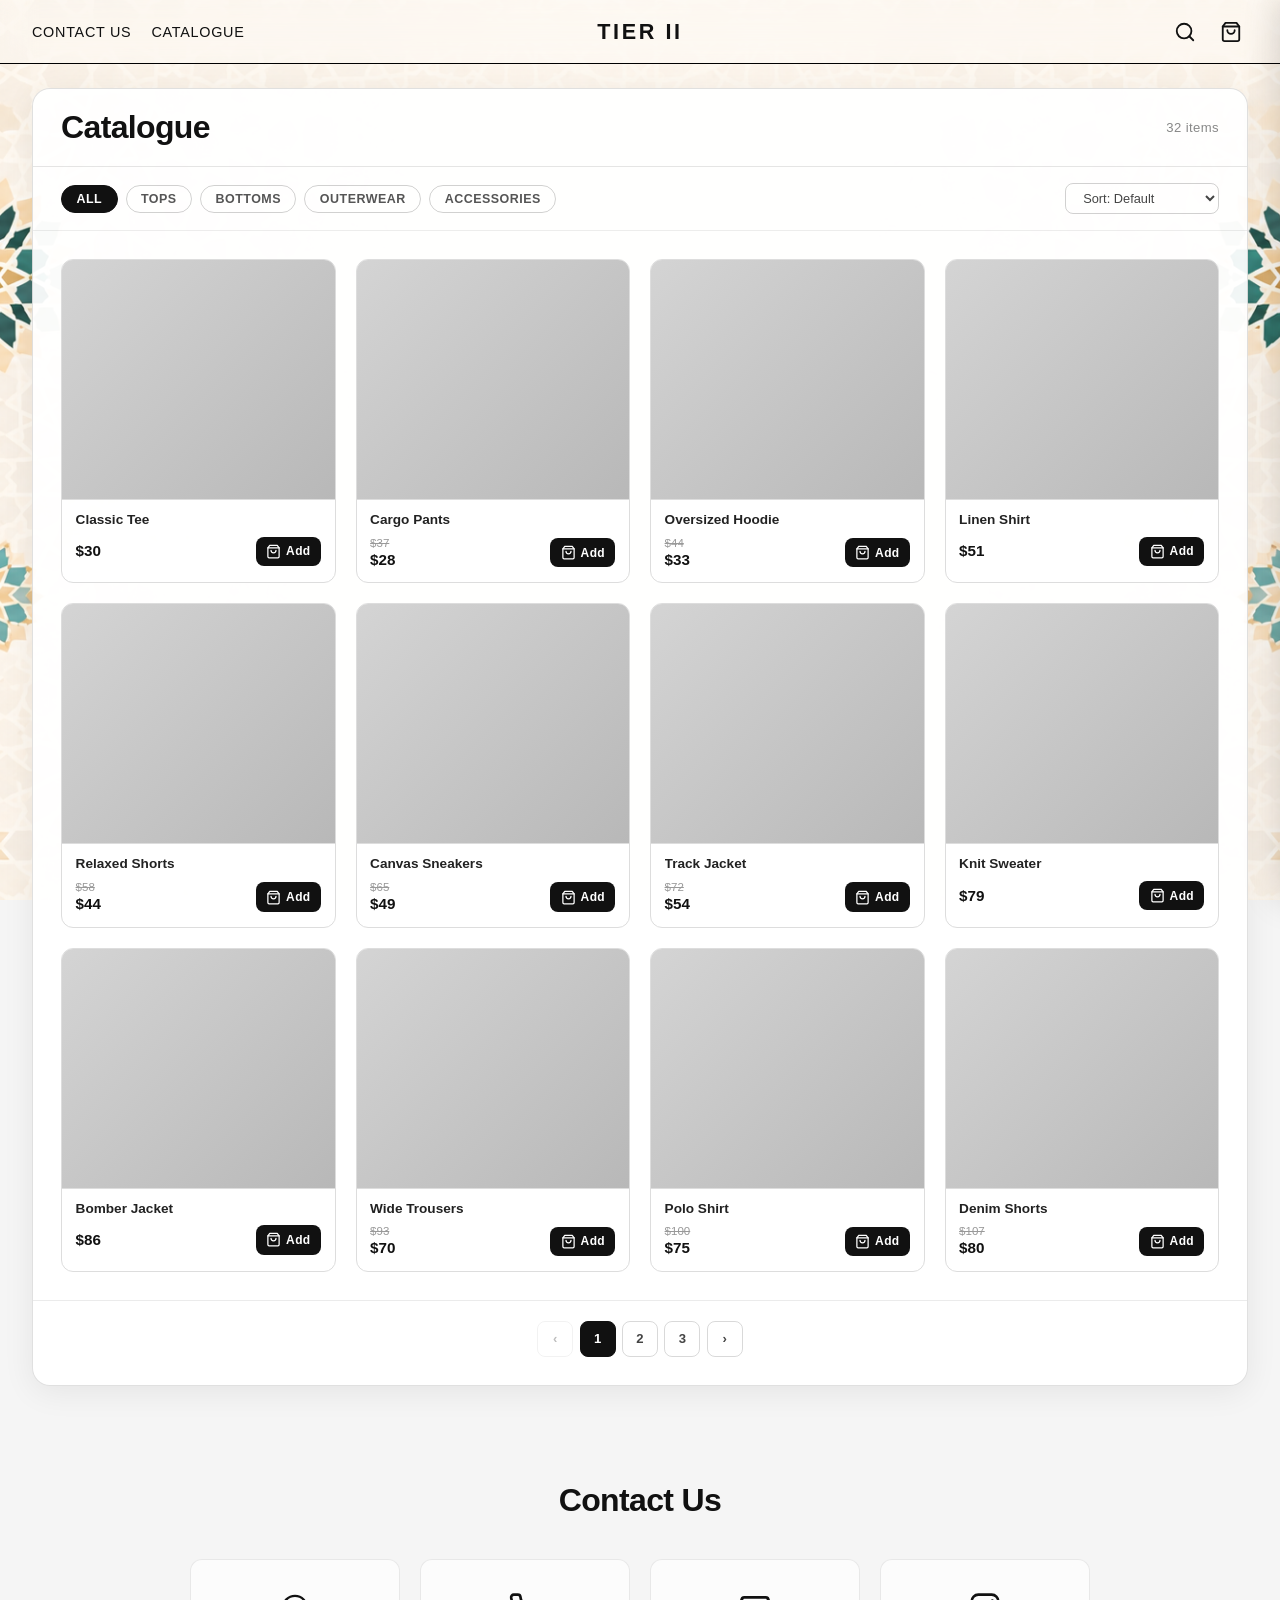
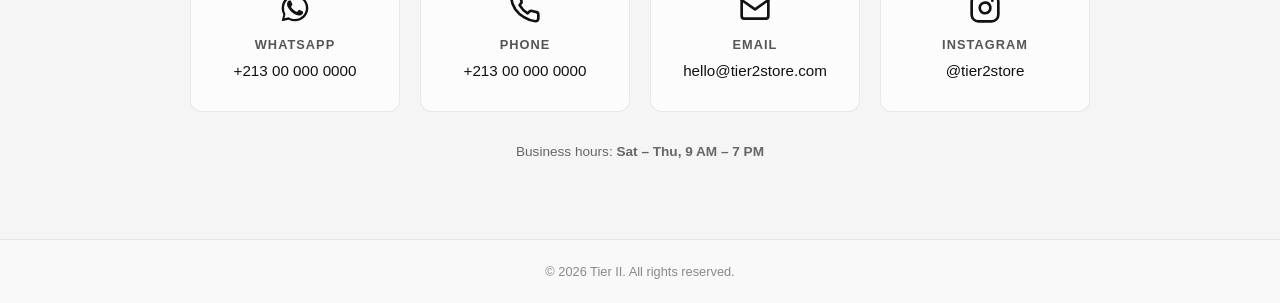
==== catalogue.html @ 07cac742 "initial html and css" ====
<!DOCTYPE html>
<html lang="en">
<head>
  <meta charset="UTF-8" />
  <meta name="viewport" content="width=device-width, initial-scale=1.0" />
  <title>Catalogue — Tier II</title>
  <link rel="stylesheet" href="style.css" />
  <link rel="stylesheet" href="catalogue.css" />
</head>
<body>

  <!-- ═══════════════════════════════ NAVBAR ═══════════════════════════════ -->
  <nav class="navbar" id="navbar">
    <div class="nav-left">
      <a href="#contact" class="nav-link">Contact Us</a>
      <a href="catalogue.html" class="nav-link">Catalogue</a>
    </div>
    <div class="nav-center">
      <a href="index.html" class="nav-logo">TIER II</a>
    </div>
    <div class="nav-right">
      <button class="nav-icon-btn" aria-label="Search">
        <svg xmlns="http://www.w3.org/2000/svg" width="22" height="22" viewBox="0 0 24 24"
             fill="none" stroke="currentColor" stroke-width="2" stroke-linecap="round" stroke-linejoin="round">
          <circle cx="11" cy="11" r="8"/>
          <line x1="21" y1="21" x2="16.65" y2="16.65"/>
        </svg>
      </button>
      <button class="nav-icon-btn bag-btn" id="bag-btn" aria-label="Shopping Bag">
        <svg xmlns="http://www.w3.org/2000/svg" width="22" height="22" viewBox="0 0 24 24"
             fill="none" stroke="currentColor" stroke-width="2" stroke-linecap="round" stroke-linejoin="round">
          <path d="M6 2 3 6v14a2 2 0 0 0 2 2h14a2 2 0 0 0 2-2V6l-3-4z"/>
          <line x1="3" y1="6" x2="21" y2="6"/>
          <path d="M16 10a4 4 0 0 1-8 0"/>
        </svg>
        <span class="bag-count" id="bag-count" aria-label="Items in bag">0</span>
      </button>
    </div>
  </nav>

  <!-- ════════════════════════════ CATALOGUE BOX ═══════════════════════════ -->
  <section class="catalogue-section">

    <!-- Header bar with title + item count -->
    <div class="section-header-bar">
      <h2 class="section-title">Catalogue</h2>
      <span class="catalogue-count" id="catalogue-count"></span>
    </div>

    <!-- Filter / sort bar -->
    <div class="catalogue-toolbar">
      <div class="catalogue-filters">
        <button class="filter-btn active" data-filter="all">All</button>
        <button class="filter-btn" data-filter="tops">Tops</button>
        <button class="filter-btn" data-filter="bottoms">Bottoms</button>
        <button class="filter-btn" data-filter="outerwear">Outerwear</button>
        <button class="filter-btn" data-filter="accessories">Accessories</button>
      </div>
      <select class="sort-select" id="sort-select">
        <option value="default">Sort: Default</option>
        <option value="price-asc">Price: Low → High</option>
        <option value="price-desc">Price: High → Low</option>
        <option value="name-asc">Name: A → Z</option>
      </select>
    </div>

    <!-- Grid — populated by JS -->
    <div class="catalogue-grid" id="catalogue-grid"></div>

    <!-- Pagination -->
    <div class="pagination" id="pagination"></div>

  </section>

  <!-- ══════════════════════════ CONTACT US ════════════════════════════════ -->
  <section class="contact" id="contact">
    <h2 class="section-title">Contact Us</h2>
    <div class="contact-grid">

      <div class="contact-card">
        <div class="contact-icon">
          <svg xmlns="http://www.w3.org/2000/svg" width="32" height="32" viewBox="0 0 24 24" fill="currentColor">
            <path d="M17.472 14.382c-.297-.149-1.758-.867-2.03-.967-.273-.099-.471-.148-.67.15
                     -.197.297-.767.966-.94 1.164-.173.199-.347.223-.644.075-.297-.15-1.255-.463
                     -2.39-1.475-.883-.788-1.48-1.761-1.653-2.059-.173-.297-.018-.458.13-.606
                     .134-.133.298-.347.446-.521.149-.174.198-.298.298-.497.099-.198.05-.371
                     -.025-.52-.075-.149-.669-1.612-.916-2.207-.242-.579-.487-.5-.669-.51
                     a12.8 12.8 0 0 0-.57-.01c-.198 0-.52.074-.792.372-.272.297-1.04 1.016
                     -1.04 2.479 0 1.462 1.065 2.875 1.213 3.074.149.198 2.096 3.2 5.077 4.487
                     .709.306 1.262.489 1.694.625.712.227 1.36.195 1.871.118.571-.085 1.758-.719
                     2.006-1.413.248-.694.248-1.289.173-1.413-.074-.124-.272-.198-.57-.347z"/>
            <path d="M11.997 2.003A9.994 9.994 0 0 0 2 12c0 1.762.462 3.413 1.268 4.852L2 22l5.293
                     -1.249A9.979 9.979 0 0 0 12 22c5.514 0 10-4.486 10-10S17.514 2.003 11.997
                     2.003zm.003 18.25c-1.63 0-3.14-.44-4.44-1.2l-.318-.19-3.142.741.77-3.07
                     -.208-.326A8.202 8.202 0 0 1 3.8 12c0-4.52 3.682-8.2 8.2-8.2 4.52 0 8.2
                     3.68 8.2 8.2 0 4.518-3.68 8.25-8.2 8.253z"/>
          </svg>
        </div>
        <h3 class="contact-label">WhatsApp</h3>
        <a href="https://wa.me/21300000000" class="contact-value">+213 00 000 0000</a>
      </div>

      <div class="contact-card">
        <div class="contact-icon">
          <svg xmlns="http://www.w3.org/2000/svg" width="32" height="32" viewBox="0 0 24 24"
               fill="none" stroke="currentColor" stroke-width="2" stroke-linecap="round" stroke-linejoin="round">
            <path d="M22 16.92v3a2 2 0 0 1-2.18 2 19.79 19.79 0 0 1-8.63-3.07A19.5 19.5 0 0 1
                     4.69 13a19.79 19.79 0 0 1-3.07-8.67A2 2 0 0 1 3.59 2h3a2 2 0 0 1 2 1.72
                     c.127.96.361 1.903.7 2.81a2 2 0 0 1-.45 2.11L7.91 9.91a16 16 0 0 0 6.06
                     6.06l1.27-1.27a2 2 0 0 1 2.11-.45c.907.339 1.85.573 2.81.7A2 2 0 0 1 22
                     16.92z"/>
          </svg>
        </div>
        <h3 class="contact-label">Phone</h3>
        <a href="tel:+21300000000" class="contact-value">+213 00 000 0000</a>
      </div>

      <div class="contact-card">
        <div class="contact-icon">
          <svg xmlns="http://www.w3.org/2000/svg" width="32" height="32" viewBox="0 0 24 24"
               fill="none" stroke="currentColor" stroke-width="2" stroke-linecap="round" stroke-linejoin="round">
            <path d="M4 4h16c1.1 0 2 .9 2 2v12c0 1.1-.9 2-2 2H4c-1.1 0-2-.9-2-2V6c0-1.1.9-2 2-2z"/>
            <polyline points="22,6 12,13 2,6"/>
          </svg>
        </div>
        <h3 class="contact-label">Email</h3>
        <a href="mailto:hello@tier2store.com" class="contact-value">hello@tier2store.com</a>
      </div>

      <div class="contact-card">
        <div class="contact-icon">
          <svg xmlns="http://www.w3.org/2000/svg" width="32" height="32" viewBox="0 0 24 24"
               fill="none" stroke="currentColor" stroke-width="2" stroke-linecap="round" stroke-linejoin="round">
            <rect x="2" y="2" width="20" height="20" rx="5" ry="5"/>
            <path d="M16 11.37A4 4 0 1 1 12.63 8 4 4 0 0 1 16 11.37z"/>
            <line x1="17.5" y1="6.5" x2="17.51" y2="6.5"/>
          </svg>
        </div>
        <h3 class="contact-label">Instagram</h3>
        <a href="https://instagram.com/tier2store" class="contact-value">@tier2store</a>
      </div>

    </div>
    <p class="contact-hours">Business hours: <strong>Sat – Thu, 9 AM – 7 PM</strong></p>
  </section>

  <footer class="footer">
    <p>© 2026 Tier II. All rights reserved.</p>
  </footer>

  <!-- ══════════════════════════ BAG PANEL ══════════════════════════════ -->
  <!-- Overlay (click to close) -->
  <div class="bag-overlay" id="bag-overlay"></div>

  <!-- Slide-in panel -->
  <aside class="bag-panel" id="bag-panel" aria-label="Shopping Bag">
    <div class="bag-panel-header">
      <span>Your Bag</span>
      <button class="bag-close-btn" id="bag-close-btn" aria-label="Close bag">✕</button>
    </div>
    <div class="bag-items" id="bag-items">
      <p class="bag-empty" id="bag-empty">Your bag is empty.</p>
    </div>
    <div class="bag-checkout">
      <a id="bag-checkout-btn" href="#" class="btn-whatsapp" target="_blank" rel="noopener">
        <svg xmlns="http://www.w3.org/2000/svg" width="18" height="18" viewBox="0 0 24 24" fill="currentColor" style="vertical-align:middle;margin-right:6px;">
          <path d="M17.472 14.382c-.297-.149-1.758-.867-2.03-.967-.273-.099-.471-.148-.67.15-.197.297-.767.966-.94 1.164-.173.199-.347.223-.644.075-.297-.15-1.255-.463-2.39-1.475-.883-.788-1.48-1.761-1.653-2.059-.173-.297-.018-.458.13-.606.134-.133.298-.347.446-.521.149-.174.198-.298.298-.497.099-.198.05-.371-.025-.52-.075-.149-.669-1.612-.916-2.207-.242-.579-.487-.5-.669-.51a12.8 12.8 0 0 0-.57-.01c-.198 0-.52.074-.792.372-.272.297-1.04 1.016-1.04 2.479 0 1.462 1.065 2.875 1.213 3.074.149.198 2.096 3.2 5.077 4.487.709.306 1.262.489 1.694.625.712.227 1.36.195 1.871.118.571-.085 1.758-.719 2.006-1.413.248-.694.248-1.289.173-1.413-.074-.124-.272-.198-.57-.347z"/>
          <path d="M11.997 2.003A9.994 9.994 0 0 0 2 12c0 1.762.462 3.413 1.268 4.852L2 22l5.293-1.249A9.979 9.979 0 0 0 12 22c5.514 0 10-4.486 10-10S17.514 2.003 11.997 2.003zm.003 18.25c-1.63 0-3.14-.44-4.44-1.2l-.318-.19-3.142.741.77-3.07-.208-.326A8.202 8.202 0 0 1 3.8 12c0-4.52 3.682-8.2 8.2-8.2 4.52 0 8.2 3.68 8.2 8.2 0 4.518-3.68 8.25-8.2 8.253z"/>
        </svg>
        Checkout via WhatsApp
      </a>
    </div>
  </aside>

  <script src="script.js"></script>
  <script src="catalogue.js"></script>
</body>
</html>
---- style.css ----
/* ═══════════════════════════════════════════════════
   TIER II — WEBSTORE  |  style.css
   ═══════════════════════════════════════════════════ */

/* ── Reset & Base ─────────────────────────────────── */
*, *::before, *::after {
  box-sizing: border-box;
  margin: 0;
  padding: 0;
}

:root {
  --nav-height: 64px;
  --accent: #111111;
  --gray-light: #e0e0e0;
  --gray-mid: #c0c0c0;
  --radius: 12px;
  --shadow: 0 4px 24px rgba(0,0,0,0.12);
  --transition: 0.3s ease;
}

html {
  scroll-behavior: smooth;
}

body {
  font-family: 'Helvetica Neue', Helvetica, Arial, sans-serif;
  color: #111;
  background-color: #f5f5f5;
  /* Frozen background image */
  background-image: url('./imgs/light-background.png');
  background-attachment: fixed;
  background-size: cover;
  background-position: center center;
  background-repeat: no-repeat;
  min-height: 100vh;
}

a {
  text-decoration: none;
  color: inherit;
}

button {
  cursor: pointer;
  border: none;
  background: none;
  font-family: inherit;
}

/* ── Section Titles ───────────────────────────────── */
.section-title {
  font-size: clamp(1.4rem, 3vw, 2rem);
  font-weight: 700;
  letter-spacing: -0.02em;
  color: #111;
}

/* ════════════════════════════════════════════════════
   NAVBAR
   ════════════════════════════════════════════════════ */
.navbar {
  position: fixed;
  top: 0;
  left: 0;
  right: 0;
  z-index: 1000;
  height: var(--nav-height);

  display: flex;
  align-items: center;
  justify-content: space-between;
  padding: 0 2rem;

  background: rgba(255, 255, 255, 0.25);
  backdrop-filter: blur(16px);
  -webkit-backdrop-filter: blur(16px);
  border-bottom: 1px solid #000;

  /* Show / hide transitions */
  transform: translateY(0);
  transition: transform 0.35s ease, opacity 0.35s ease;
  opacity: 1;
}

.navbar.hidden {
  transform: translateY(-100%);
  opacity: 0;
}

/* Left */
.nav-left {
  display: flex;
  align-items: center;
  gap: 1.25rem;
  position: relative;
}

.nav-left .nav-link {
  font-size: 0.9rem;
  font-weight: 500;
  letter-spacing: 0.05em;
  text-transform: uppercase;
  color: #111;
  transition: opacity var(--transition);
}
.nav-left .nav-link:hover { opacity: 0.55; }

/* Center logo */
.nav-center .nav-logo {
  font-size: 1.35rem;
  font-weight: 800;
  letter-spacing: 0.12em;
  text-transform: uppercase;
  color: #111;
  position: absolute;
  left: 50%;
  top:50%;
  transform: translate(-50%, -50%);
}

/* Right icons */
.nav-right {
  display: flex;
  align-items: center;
  gap: 0.75rem;
}
.nav-icon-btn {
  display: flex;
  align-items: center;
  justify-content: center;
  padding: 6px;
  color: #111;
  border-radius: 50%;
  transition: background var(--transition), opacity var(--transition);
}
.nav-icon-btn:hover {
  background: rgba(0,0,0,0.06);
}

/* ════════════════════════════════════════════════════
   SECTION BOXES — each section is its own card
   ════════════════════════════════════════════════════ */
.collections,
.trending {
  margin: 2rem 2rem 0;
  background: rgba(255, 255, 255, 0.93);
  border: 1px solid rgba(0, 0, 0, 0.12);
  border-radius: 18px;
  overflow: hidden;
  box-shadow: 0 6px 32px rgba(0, 0, 0, 0.07);
}

/* Last box gets bottom margin too */
.trending {
  margin-bottom: 2rem;
}

/* Title bar — sits above the border */
.section-header-bar {
  display: flex;
  align-items: center;
  justify-content: space-between;
  padding: 1.25rem 1.75rem;
  border-bottom: 1px solid rgba(0, 0, 0, 0.1);
}

/* Content area below the title border */
.section-body {
  padding: 1.75rem;
}

/* ════════════════════════════════════════════════════
   COLLECTIONS — top spacing accounts for fixed navbar
   ════════════════════════════════════════════════════ */
.collections {
  margin-top: calc(var(--nav-height) + 1.5rem);
}

.collections > .section-title {
  margin-bottom: 1.5rem;
}

/* Grid: 3 columns */
.collections-grid {
  display: grid;
  grid-template-columns: 1fr 1fr 1fr;
  grid-template-rows: 500px;
  gap: 1rem;
}

/* Col 3 split */
.collection-col-split {
  display: flex;
  flex-direction: column;
  gap: 1rem;
  height: 100%;
}

.collection-col-split .collection-box {
  flex: 1;
}

/* Single collection box */
.collection-box {
  position: relative;
  overflow: hidden;
  border-radius: var(--radius);
  cursor: pointer;
  height: 100%;
  background: var(--gray-mid);
}

/* Gray placeholder for image */
.collection-img {
  position: absolute;
  inset: 0;
  background: linear-gradient(135deg, #c8c8c8 0%, #a8a8a8 100%);
  transition: transform 0.55s ease;
}

.collection-box:hover .collection-img {
  transform: scale(1.04);
}

/* Gradient overlay + text */
.collection-overlay {
  position: absolute;
  inset: 0;
  background: linear-gradient(to top, rgba(0,0,0,0.65) 0%, rgba(0,0,0,0) 55%);
  display: flex;
  flex-direction: column;
  align-items: flex-start;
  justify-content: flex-end;
  padding: 1.25rem 1.25rem 1rem;
  gap: 0.3rem;
}

.collection-title {
  color: #fff;
  font-size: 1.1rem;
  font-weight: 700;
  letter-spacing: 0.03em;
  text-transform: uppercase;
}

/* Arrow */
.collection-arrow {
  display: inline-flex;
  align-items: center;
  justify-content: center;
  width: 28px;
  height: 28px;
  background: rgba(255,255,255,0.2);
  border-radius: 50%;
  color: #fff;
  font-size: 0.9rem;
  transition: transform 0.3s ease, background 0.3s ease;
}

.collection-box:hover .collection-arrow {
  transform: translateY(4px);
  background: rgba(255,255,255,0.35);
}

/* ════════════════════════════════════════════════════
   TRENDING ITEMS
   ════════════════════════════════════════════════════ */
.trending {
  /* box styles already set above — no extra padding needed here */
}

.view-all {
  font-size: 0.85rem;
  font-weight: 600;
  letter-spacing: 0.05em;
  text-transform: uppercase;
  color: #444;
  transition: color var(--transition);
}
.view-all:hover { color: #000; }

/* Collection row inside trending */
.trending-row {
  margin-bottom: 2rem;
}
.trending-row:last-child {
  margin-bottom: 0;
}

/* Sub-label for each collection row */
.trending-row-label {
  font-size: 0.78rem;
  font-weight: 700;
  letter-spacing: 0.1em;
  text-transform: uppercase;
  color: #888;
  margin-bottom: 0.85rem;
  padding-left: 2px;
}

/* Horizontal scrollable row */
.trending-scroll {
  display: flex;
  gap: 1.25rem;
  overflow-x: auto;
  padding-bottom: 1rem;
  scroll-snap-type: x mandatory;
  -webkit-overflow-scrolling: touch;
}

/* Hide scrollbar but keep functionality */
.trending-scroll::-webkit-scrollbar { height: 4px; }
.trending-scroll::-webkit-scrollbar-track { background: rgba(0,0,0,0.04); border-radius: 2px; }
.trending-scroll::-webkit-scrollbar-thumb { background: rgba(0,0,0,0.18); border-radius: 2px; }

/* Product Card */
.product-card {
  flex: 0 0 220px;
  border: 1px solid #ddd;
  border-radius: var(--radius);
  overflow: hidden;
  background: rgba(255,255,255,0.75);
  scroll-snap-align: start;
  transition: transform 0.3s ease, box-shadow 0.3s ease;
}

.product-card:hover {
  transform: scale(1.035);
  box-shadow: var(--shadow);
}

/* Card image placeholder */
.card-img {
  width: 100%;
  height: 220px;
  background: linear-gradient(135deg, #d4d4d4 0%, #b8b8b8 100%);
  border-bottom: 1px solid #ddd;
}

/* Card body */
.card-body {
  padding: 0.75rem 0.85rem 0.85rem;
}

.card-name {
  font-size: 0.85rem;
  font-weight: 600;
  margin-bottom: 0.6rem;
  white-space: nowrap;
  overflow: hidden;
  text-overflow: ellipsis;
  color: #222;
}

.card-pricing {
  display: flex;
  align-items: center;
  justify-content: space-between;
  gap: 0.5rem;
}

.card-prices {
  display: flex;
  flex-direction: column;
  line-height: 1.2;
}

.price-before {
  font-size: 0.72rem;
  color: #999;
  text-decoration: line-through;
}

.price-after {
  font-size: 0.95rem;
  font-weight: 700;
  color: #111;
}

/* Add to cart button */
.add-to-cart {
  display: flex;
  align-items: center;
  gap: 0.3rem;
  font-size: 0.75rem;
  font-weight: 600;
  letter-spacing: 0.03em;
  background: #111;
  color: #fff;
  padding: 0.45rem 0.65rem;
  border-radius: 8px;
  white-space: nowrap;
  transition: background var(--transition), transform var(--transition);
}

.add-to-cart:hover {
  background: #333;
  transform: scale(1.04);
}

/* ════════════════════════════════════════════════════
   CONTACT US
   ════════════════════════════════════════════════════ */
.contact {
  padding: 4rem 2rem 5rem;
}

.contact > .section-title {
  margin-bottom: 2.5rem;
  text-align: center;
}

.contact-grid {
  display: grid;
  grid-template-columns: repeat(auto-fit, minmax(200px, 1fr));
  gap: 1.25rem;
  max-width: 900px;
  margin: 0 auto 2rem;
}

.contact-card {
  display: flex;
  flex-direction: column;
  align-items: center;
  gap: 0.6rem;
  padding: 2rem 1.25rem;
  background: rgba(255,255,255,0.7);
  border: 1px solid rgba(0,0,0,0.08);
  border-radius: var(--radius);
  text-align: center;
  backdrop-filter: blur(8px);
  -webkit-backdrop-filter: blur(8px);
  transition: transform var(--transition), box-shadow var(--transition);
}

.contact-card:hover {
  transform: translateY(-4px);
  box-shadow: var(--shadow);
}

.contact-icon {
  color: #111;
}

.contact-label {
  font-size: 0.8rem;
  font-weight: 700;
  text-transform: uppercase;
  letter-spacing: 0.08em;
  color: #555;
}

.contact-value {
  font-size: 0.95rem;
  font-weight: 500;
  color: #111;
  transition: opacity var(--transition);
}

.contact-value:hover { opacity: 0.6; }

.contact-hours {
  text-align: center;
  font-size: 0.85rem;
  color: #666;
  margin-top: 1rem;
}

/* ════════════════════════════════════════════════════
   BAG COUNT BADGE
   ════════════════════════════════════════════════════ */
.bag-btn {
  position: relative;
}

.bag-count {
  position: absolute;
  top: -4px;
  right: -4px;
  min-width: 18px;
  height: 18px;
  padding: 0 4px;
  background: #111;
  color: #fff;
  font-size: 0.65rem;
  font-weight: 700;
  border-radius: 999px;
  display: flex;
  align-items: center;
  justify-content: center;
  line-height: 1;
  pointer-events: none;
  /* Hidden when 0 */
  opacity: 0;
  transform: scale(0.6);
  transition: opacity 0.2s ease, transform 0.2s ease;
}

.bag-count.visible {
  opacity: 1;
  transform: scale(1);
}

/* ════════════════════════════════════════════════════
   BAG PANEL
   ════════════════════════════════════════════════════ */

/* Full-screen semi-transparent overlay */
.bag-overlay {
  position: fixed;
  inset: 0;
  background: rgba(0, 0, 0, 0.35);
  z-index: 1100;
  opacity: 0;
  pointer-events: none;
  transition: opacity 0.3s ease;
}

.bag-overlay.open {
  opacity: 1;
  pointer-events: all;
}

/* Slide-in panel from the right */
.bag-panel {
  position: fixed;
  top: 0;
  right: 0;
  bottom: 0;
  width: 380px;
  max-width: 100vw;
  background: #fff;
  z-index: 1200;
  display: flex;
  flex-direction: column;
  box-shadow: -4px 0 32px rgba(0, 0, 0, 0.15);
  transform: translateX(100%);
  transition: transform 0.35s ease;
}

.bag-panel.open {
  transform: translateX(0);
}

/* Header row */
.bag-panel-header {
  display: flex;
  align-items: center;
  justify-content: space-between;
  padding: 1.25rem 1.5rem;
  border-bottom: 1px solid rgba(0, 0, 0, 0.1);
  font-size: 1rem;
  font-weight: 700;
  letter-spacing: 0.04em;
  text-transform: uppercase;
  color: #111;
  flex-shrink: 0;
}

/* Close button */
.bag-close-btn {
  font-size: 1.1rem;
  color: #555;
  padding: 4px 8px;
  border-radius: 6px;
  transition: background var(--transition), color var(--transition);
}
.bag-close-btn:hover {
  background: rgba(0, 0, 0, 0.06);
  color: #111;
}

/* Scrollable items list */
.bag-items {
  flex: 1;
  overflow-y: auto;
  padding: 1rem 1.5rem;
}

/* Empty state */
.bag-empty {
  color: #aaa;
  font-size: 0.9rem;
  text-align: center;
  margin-top: 2rem;
}

/* Individual item row */
.bag-item {
  display: flex;
  align-items: center;
  justify-content: space-between;
  gap: 0.75rem;
  padding: 0.75rem 0;
  border-bottom: 1px solid rgba(0, 0, 0, 0.07);
}

.bag-item-info {
  flex: 1;
}

.bag-item-name {
  font-size: 0.9rem;
  font-weight: 600;
  color: #111;
}

.bag-item-price {
  font-size: 0.8rem;
  color: #666;
  margin-top: 2px;
}

/* Remove button */
.bag-item-remove {
  font-size: 0.8rem;
  color: #aaa;
  padding: 4px 6px;
  border-radius: 6px;
  flex-shrink: 0;
  transition: color var(--transition), background var(--transition);
}
.bag-item-remove:hover {
  color: #c00;
  background: rgba(200, 0, 0, 0.06);
}

/* Fixed bottom checkout area */
.bag-checkout {
  padding: 1.25rem 1.5rem;
  border-top: 1px solid rgba(0, 0, 0, 0.1);
  flex-shrink: 0;
}

/* WhatsApp green button */
.btn-whatsapp {
  display: flex;
  align-items: center;
  justify-content: center;
  width: 100%;
  padding: 0.85rem 1rem;
  background: #25D366;
  color: #fff;
  font-size: 0.9rem;
  font-weight: 700;
  letter-spacing: 0.04em;
  border-radius: var(--radius);
  text-transform: uppercase;
  transition: background var(--transition), transform var(--transition);
}
.btn-whatsapp:hover {
  background: #1ebe5d;
  transform: scale(1.02);
}

/* ════════════════════════════════════════════════════
   FOOTER
   ════════════════════════════════════════════════════ */
.footer {
  text-align: center;
  padding: 1.5rem 2rem;
  border-top: 1px solid rgba(0,0,0,0.08);
  font-size: 0.8rem;
  color: #888;
  background: rgba(255,255,255,0.4);
  backdrop-filter: blur(8px);
  -webkit-backdrop-filter: blur(8px);
}

/* ════════════════════════════════════════════════════
   RESPONSIVE
   ════════════════════════════════════════════════════ */
@media (max-width: 768px) {
  .collections,
  .trending {
    margin-left: 1rem;
    margin-right: 1rem;
  }

  .collections-grid {
    grid-template-columns: 1fr 1fr;
    grid-template-rows: 260px 260px;
  }

  /* Col 3 spans full width below */
  .collection-col-split {
    flex-direction: row;
    grid-column: 1 / -1;
    height: 200px;
  }

  .product-card {
    flex: 0 0 180px;
  }

  .card-img { height: 180px; }
}

@media (max-width: 480px) {
  .navbar { padding: 0 1rem; }
  .collections,
  .trending {
    margin-left: 0.75rem;
    margin-right: 0.75rem;
    border-radius: 14px;
  }
  .section-body { padding: 1.25rem; }
  .contact { padding: 2rem 1rem; }

  .collections-grid {
    grid-template-columns: 1fr;
    grid-template-rows: auto;
    height: auto;
  }

  .collection-box { height: 240px; }

  .collection-col-split {
    flex-direction: column;
    height: auto;
    grid-column: auto;
  }

  .collection-col-split .collection-box { height: 200px; flex: none; }
}
---- catalogue.css ----
/* ═══════════════════════════════════════════════════
   CATALOGUE PAGE  —  appended to style.css
   ═══════════════════════════════════════════════════ */

/* ── Catalogue Section Box ────────────────────────── */
.catalogue-section {
  margin: calc(var(--nav-height) + 1.5rem) 2rem 2rem;
  background: rgba(255, 255, 255, 0.93);
  border: 1px solid rgba(0, 0, 0, 0.12);
  border-radius: 18px;
  overflow: hidden;
  box-shadow: 0 6px 32px rgba(0, 0, 0, 0.07);
}

.catalogue-section .section-header-bar {
  padding: 1.25rem 1.75rem;
  border-bottom: 1px solid rgba(0, 0, 0, 0.1);
}

.catalogue-count {
  font-size: 0.82rem;
  font-weight: 500;
  color: #888;
  letter-spacing: 0.03em;
}

/* ── Filter / Sort Toolbar ────────────────────────── */
.catalogue-toolbar {
  display: flex;
  align-items: center;
  justify-content: space-between;
  flex-wrap: wrap;
  gap: 0.75rem;
  padding: 1rem 1.75rem;
  border-bottom: 1px solid rgba(0, 0, 0, 0.07);
}

.catalogue-filters {
  display: flex;
  gap: 0.5rem;
  flex-wrap: wrap;
}

.filter-btn {
  padding: 0.38rem 0.9rem;
  font-size: 0.78rem;
  font-weight: 600;
  letter-spacing: 0.04em;
  text-transform: uppercase;
  border: 1px solid rgba(0, 0, 0, 0.18);
  border-radius: 999px;
  background: transparent;
  color: #555;
  cursor: pointer;
  transition: background var(--transition), color var(--transition), border-color var(--transition);
}

.filter-btn:hover,
.filter-btn.active {
  background: #111;
  color: #fff;
  border-color: #111;
}

.sort-select {
  padding: 0.38rem 0.8rem;
  font-size: 0.8rem;
  font-family: inherit;
  border: 1px solid rgba(0, 0, 0, 0.18);
  border-radius: 8px;
  background: transparent;
  color: #444;
  cursor: pointer;
  outline: none;
  transition: border-color var(--transition);
}

.sort-select:focus { border-color: #111; }

/* ── Catalogue Grid ───────────────────────────────── */
.catalogue-grid {
  display: grid;
  grid-template-columns: repeat(4, 1fr);
  gap: 1.25rem;
  padding: 1.75rem;
}

/* Reuse .product-card but override flex sizing */
.catalogue-grid .product-card {
  flex: none;
  width: 100%;
}

.catalogue-grid .card-img {
  height: 240px;
}

/* Empty-state message */
.catalogue-empty {
  grid-column: 1 / -1;
  text-align: center;
  padding: 4rem 1rem;
  color: #aaa;
  font-size: 0.95rem;
}

/* ── Pagination ───────────────────────────────────── */
.pagination {
  display: flex;
  align-items: center;
  justify-content: center;
  gap: 0.4rem;
  padding: 1.25rem 1.75rem 1.75rem;
  border-top: 1px solid rgba(0, 0, 0, 0.08);
}

.page-btn {
  min-width: 36px;
  height: 36px;
  padding: 0 0.55rem;
  display: inline-flex;
  align-items: center;
  justify-content: center;
  font-size: 0.82rem;
  font-weight: 600;
  font-family: inherit;
  border: 1px solid rgba(0, 0, 0, 0.15);
  border-radius: 8px;
  background: transparent;
  color: #444;
  cursor: pointer;
  transition: background var(--transition), color var(--transition), border-color var(--transition);
}

.page-btn:hover:not(:disabled) {
  background: #f0f0f0;
  border-color: #bbb;
}

.page-btn.active {
  background: #111;
  color: #fff;
  border-color: #111;
}

.page-btn:disabled {
  opacity: 0.35;
  cursor: not-allowed;
}

.page-ellipsis {
  color: #aaa;
  font-size: 0.85rem;
  padding: 0 0.2rem;
  user-select: none;
}

/* ── Responsive ───────────────────────────────────── */
@media (max-width: 1024px) {
  .catalogue-grid {
    grid-template-columns: repeat(3, 1fr);
  }
}

@media (max-width: 768px) {
  .catalogue-section {
    margin-left: 1rem;
    margin-right: 1rem;
  }
  .catalogue-grid {
    grid-template-columns: repeat(2, 1fr);
    padding: 1.25rem;
    gap: 1rem;
  }
  .catalogue-grid .card-img { height: 190px; }
  .catalogue-toolbar { padding: 0.85rem 1.25rem; }
  .catalogue-section .section-header-bar { padding: 1rem 1.25rem; }
}

@media (max-width: 480px) {
  .catalogue-section {
    margin-left: 0.75rem;
    margin-right: 0.75rem;
    border-radius: 14px;
  }
  .catalogue-grid {
    grid-template-columns: repeat(2, 1fr);
    padding: 1rem;
    gap: 0.75rem;
  }
  .catalogue-grid .card-img { height: 160px; }
  .pagination { gap: 0.3rem; padding: 1rem; }
  .page-btn { min-width: 32px; height: 32px; font-size: 0.78rem; }
}
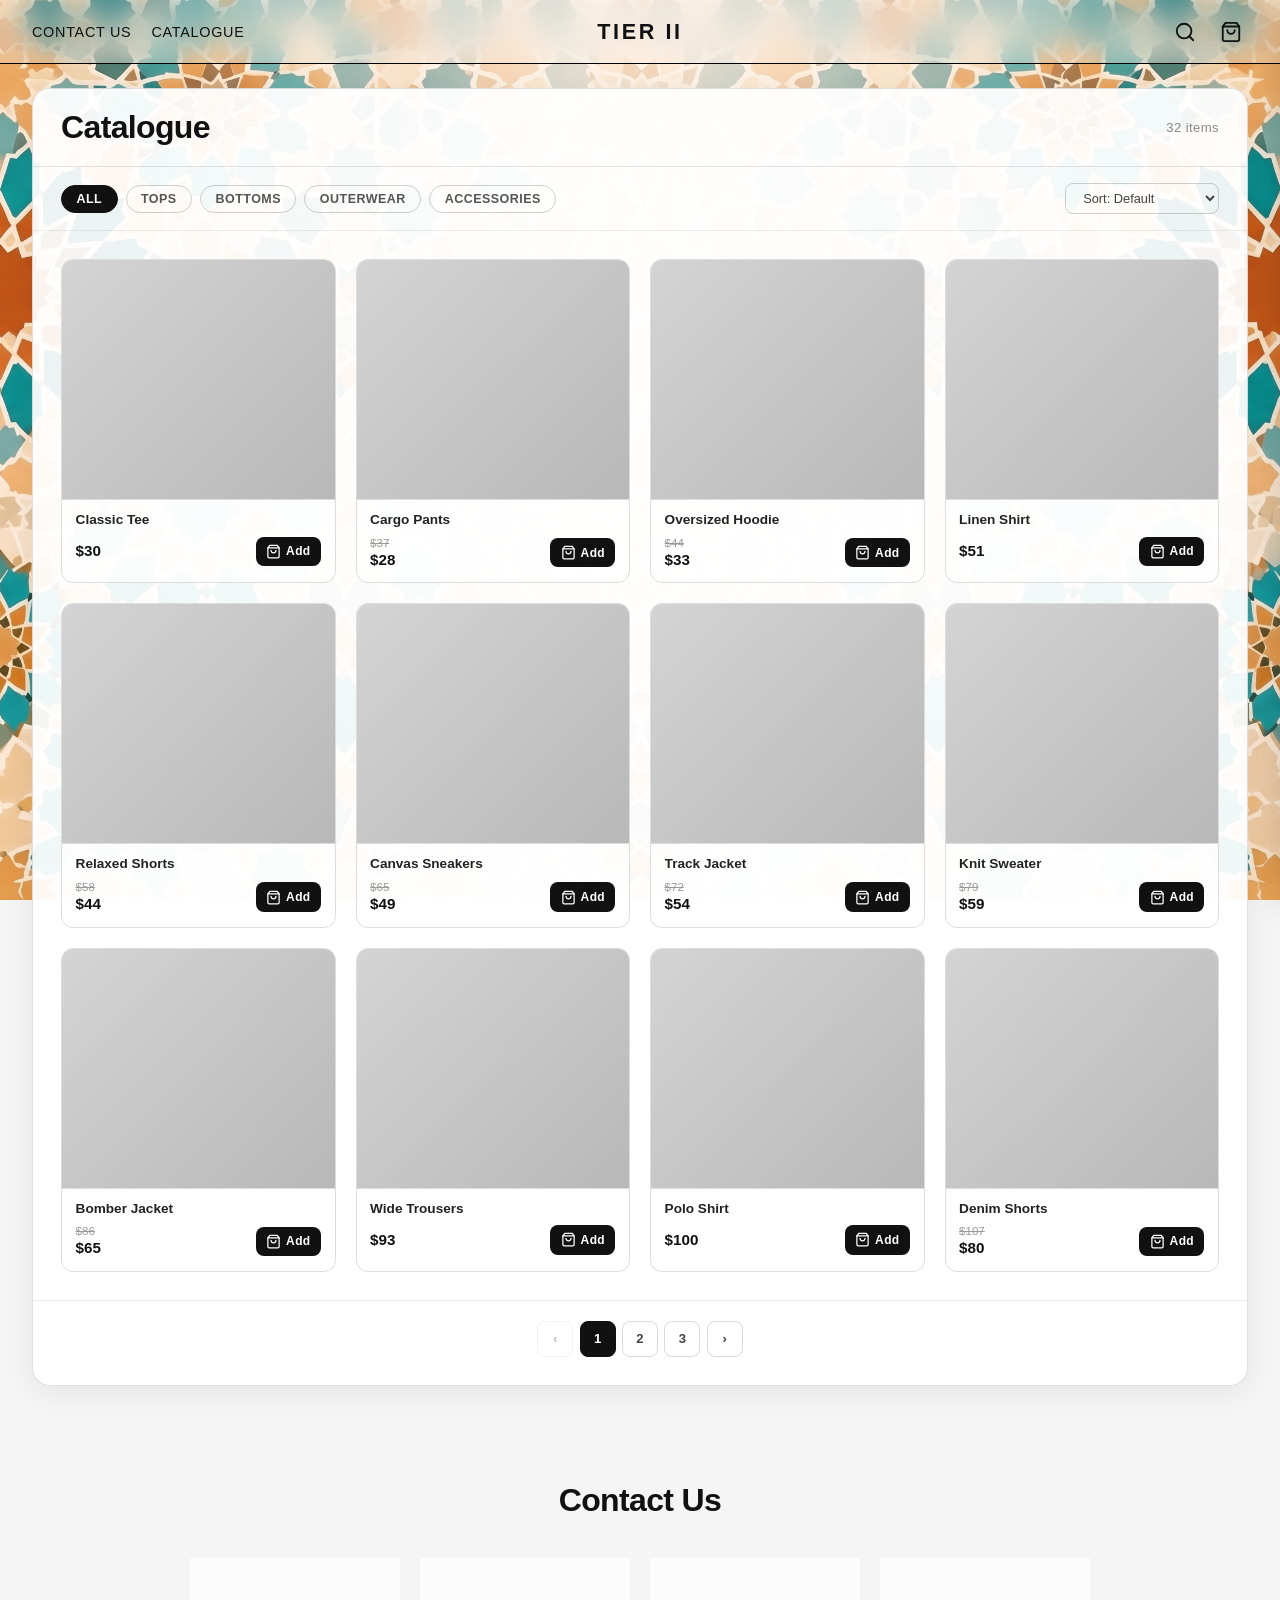
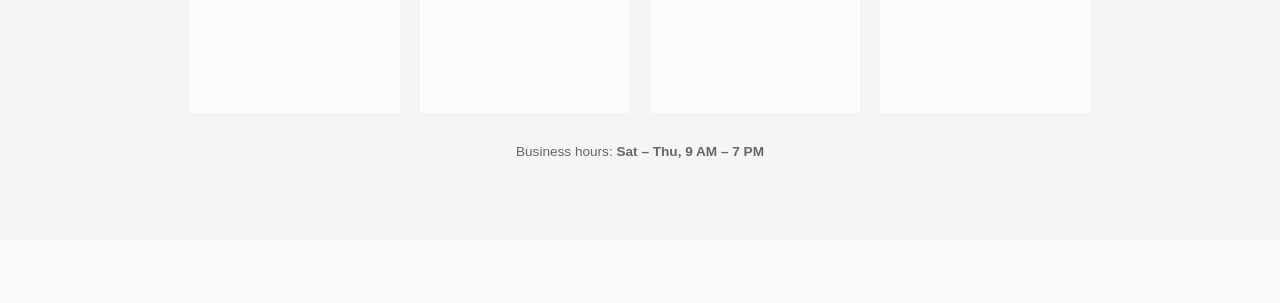
==== commit 4e1fd7f9: "refining" ====
--- a/catalogue.html
+++ b/catalogue.html
@@ -12,14 +12,23 @@
   <!-- ═══════════════════════════════ NAVBAR ═══════════════════════════════ -->
   <nav class="navbar" id="navbar">
     <div class="nav-left">
-      <a href="#contact" class="nav-link">Contact Us</a>
-      <a href="catalogue.html" class="nav-link">Catalogue</a>
+      <button class="nav-burger-btn" id="nav-burger-btn" aria-label="Toggle navigation menu" aria-expanded="false">
+        <span class="burger-lines">
+          <span class="line"></span>
+          <span class="line"></span>
+          <span class="line"></span>
+        </span>
+      </button>
+      <div class="nav-menu" id="nav-menu">
+        <a href="#contact" class="nav-link">Contact Us</a>
+        <a href="catalogue.html" class="nav-link">Catalogue</a>
+      </div>
     </div>
     <div class="nav-center">
       <a href="index.html" class="nav-logo">TIER II</a>
     </div>
     <div class="nav-right">
-      <button class="nav-icon-btn" aria-label="Search">
+      <button class="nav-icon-btn" id="nav-search-btn" aria-label="Search">
         <svg xmlns="http://www.w3.org/2000/svg" width="22" height="22" viewBox="0 0 24 24"
              fill="none" stroke="currentColor" stroke-width="2" stroke-linecap="round" stroke-linejoin="round">
           <circle cx="11" cy="11" r="8"/>
@@ -35,6 +44,21 @@
         </svg>
         <span class="bag-count" id="bag-count" aria-label="Items in bag">0</span>
       </button>
+    </div>
+
+    <!-- Search Overlay -->
+    <div class="nav-search-overlay" id="nav-search-overlay">
+      <form class="nav-search-form" id="nav-search-form" action="catalogue.html" method="GET">
+        <svg class="nav-search-icon" xmlns="http://www.w3.org/2000/svg" width="20" height="20" viewBox="0 0 24 24"
+             fill="none" stroke="currentColor" stroke-width="2" stroke-linecap="round" stroke-linejoin="round">
+          <circle cx="11" cy="11" r="8"/>
+          <line x1="21" y1="21" x2="16.65" y2="16.65"/>
+        </svg>
+        <input type="text" name="search" id="nav-search-input" class="nav-search-input"
+               placeholder="Search products, collections..." autocomplete="off" />
+        <button type="submit" class="nav-search-submit">Search</button>
+        <button type="button" class="nav-search-close" id="nav-search-close" aria-label="Close search">✕</button>
+      </form>
     </div>
   </nav>
 
--- a/style.css
+++ b/style.css
@@ -92,11 +92,16 @@
 .nav-left {
   display: flex;
   align-items: center;
+  position: relative;
+}
+
+.nav-menu {
+  display: flex;
+  align-items: center;
   gap: 1.25rem;
-  position: relative;
-}
-
-.nav-left .nav-link {
+}
+
+.nav-link {
   font-size: 0.9rem;
   font-weight: 500;
   letter-spacing: 0.05em;
@@ -104,7 +109,45 @@
   color: #111;
   transition: opacity var(--transition);
 }
-.nav-left .nav-link:hover { opacity: 0.55; }
+.nav-link:hover { opacity: 0.55; }
+
+
+.burger-lines {
+  display: flex;
+  flex-direction: column;
+  justify-content: space-between;
+  width: 18px;
+  height: 13px;
+  position: relative;
+}
+
+.burger-lines .line {
+  display: block;
+  width: 100%;
+  height: 2px;
+  background-color: #111;
+  border-radius: 2px;
+  transition: transform 0.25s ease, opacity 0.25s ease;
+  transform-origin: center;
+}
+
+.nav-burger-btn.open .burger-lines .line:nth-child(1) {
+  transform: translateY(5.5px) rotate(45deg);
+}
+
+.nav-burger-btn.open .burger-lines .line:nth-child(2) {
+  opacity: 0;
+}
+
+.nav-burger-btn.open .burger-lines .line:nth-child(3) {
+  transform: translateY(-5.5px) rotate(-45deg);
+}
+
+/* Burger button hidden by default (desktop) */
+.nav-burger-btn,
+.nav-icon-btn.nav-burger-btn {
+  display: none !important;
+}
 
 /* Center logo */
 .nav-center .nav-logo {
@@ -136,6 +179,102 @@
 }
 .nav-icon-btn:hover {
   background: rgba(0,0,0,0.06);
+}
+
+/* ── Navbar Search Overlay ────────────────────────── */
+.nav-search-overlay {
+  position: absolute;
+  inset: 0;
+  display: flex;
+  align-items: center;
+  padding: 0 2rem;
+  background: rgba(255, 255, 255, 0.96);
+  backdrop-filter: blur(20px);
+  -webkit-backdrop-filter: blur(20px);
+  border-bottom: 1px solid #000;
+  z-index: 1010;
+  opacity: 0;
+  visibility: hidden;
+  pointer-events: none;
+  transform: translateY(-8px);
+  transition: opacity 0.22s ease, transform 0.22s ease, visibility 0.22s ease;
+}
+
+.nav-search-overlay.open {
+  opacity: 1;
+  visibility: visible;
+  pointer-events: auto;
+  transform: translateY(0);
+}
+
+.nav-search-form {
+  display: flex;
+  align-items: center;
+  width: 100%;
+  max-width: 800px;
+  margin: 0 auto;
+  gap: 0.85rem;
+}
+
+.nav-search-icon {
+  color: #555;
+  flex-shrink: 0;
+}
+
+.nav-search-input {
+  flex: 1;
+  border: none;
+  outline: none;
+  background: transparent;
+  font-family: inherit;
+  font-size: 1rem;
+  font-weight: 500;
+  color: #111;
+  letter-spacing: 0.02em;
+}
+
+.nav-search-input::placeholder {
+  color: #888;
+}
+
+.nav-search-submit {
+  padding: 0.42rem 1rem;
+  font-size: 0.78rem;
+  font-weight: 700;
+  letter-spacing: 0.05em;
+  text-transform: uppercase;
+  background: #111;
+  color: #fff;
+  border-radius: 999px;
+  border: none;
+  cursor: pointer;
+  white-space: nowrap;
+  transition: background var(--transition), transform var(--transition);
+}
+
+.nav-search-submit:hover {
+  background: #333;
+  transform: scale(1.03);
+}
+
+.nav-search-close {
+  display: flex;
+  align-items: center;
+  justify-content: center;
+  width: 32px;
+  height: 32px;
+  font-size: 1.1rem;
+  color: #555;
+  border-radius: 50%;
+  border: none;
+  background: transparent;
+  cursor: pointer;
+  transition: background var(--transition), color var(--transition);
+}
+
+.nav-search-close:hover {
+  background: rgba(0, 0, 0, 0.06);
+  color: #000;
 }
 
 /* ════════════════════════════════════════════════════
@@ -282,7 +421,7 @@
 
 /* Collection row inside trending */
 .trending-row {
-  margin-bottom: 2rem;
+  margin-bottom: 2.5rem;
 }
 .trending-row:last-child {
   margin-bottom: 0;
@@ -290,29 +429,30 @@
 
 /* Sub-label for each collection row */
 .trending-row-label {
-  font-size: 0.78rem;
+  font-size: 0.82rem;
   font-weight: 700;
   letter-spacing: 0.1em;
   text-transform: uppercase;
-  color: #888;
-  margin-bottom: 0.85rem;
-  padding-left: 2px;
-}
-
-/* Horizontal scrollable row */
+  color: #666;
+  margin-bottom: 1.1rem;
+  text-align: center;
+}
+
+/* Trending items grid: 4 items per category, centered, no horizontal scrolling */
+.trending-grid,
 .trending-scroll {
-  display: flex;
+  display: grid;
+  grid-template-columns: repeat(4, 1fr);
   gap: 1.25rem;
-  overflow-x: auto;
-  padding-bottom: 1rem;
-  scroll-snap-type: x mandatory;
-  -webkit-overflow-scrolling: touch;
-}
-
-/* Hide scrollbar but keep functionality */
-.trending-scroll::-webkit-scrollbar { height: 4px; }
-.trending-scroll::-webkit-scrollbar-track { background: rgba(0,0,0,0.04); border-radius: 2px; }
-.trending-scroll::-webkit-scrollbar-thumb { background: rgba(0,0,0,0.18); border-radius: 2px; }
+  max-width: 1200px;
+  margin: 0 auto;
+}
+
+.trending-grid .product-card,
+.trending-scroll .product-card {
+  flex: none;
+  width: 100%;
+}
 
 /* Product Card */
 .product-card {
@@ -671,7 +811,94 @@
 /* ════════════════════════════════════════════════════
    RESPONSIVE
    ════════════════════════════════════════════════════ */
+@media (max-width: 900px) {
+  .trending-grid,
+  .trending-scroll {
+    grid-template-columns: repeat(2, 1fr);
+    gap: 1rem;
+  }
+}
+
 @media (max-width: 768px) {
+  .navbar {
+    padding: 0 1.25rem;
+  }
+
+  .nav-search-overlay {
+    padding: 0 1.25rem;
+  }
+
+  /* Show burger button on medium & small screens */
+  .nav-burger-btn,
+  .nav-icon-btn.nav-burger-btn {
+    display: flex !important;
+    align-items: center;
+    justify-content: center;
+    width: 36px;
+    height: 36px;
+    padding: 6px;
+    color: #111;
+    border-radius: 50%;
+    cursor: pointer;
+    transition: background var(--transition);
+  }
+
+  .nav-burger-btn:hover {
+    background: rgba(0, 0, 0, 0.06);
+  }
+
+  /* Expandable navigation menu */
+  .nav-menu {
+    position: absolute;
+    top: calc(var(--nav-height) - 6px);
+    left: 0;
+    min-width: 175px;
+    background: rgba(255, 255, 255, 0.96);
+    backdrop-filter: blur(20px);
+    -webkit-backdrop-filter: blur(20px);
+    border: 1px solid rgba(0, 0, 0, 0.12);
+    border-radius: 14px;
+    box-shadow: 0 12px 36px rgba(0, 0, 0, 0.15);
+    padding: 0.4rem 0;
+    flex-direction: column;
+    align-items: stretch;
+    gap: 0;
+
+    /* Hidden by default, smooth expand animation */
+    opacity: 0;
+    visibility: hidden;
+    transform: translateY(-8px) scale(0.96);
+    transform-origin: top left;
+    transition: opacity 0.22s ease, transform 0.22s ease, visibility 0.22s ease;
+    z-index: 1001;
+  }
+
+  .nav-menu.open {
+    opacity: 1;
+    visibility: visible;
+    transform: translateY(0) scale(1);
+  }
+
+  .nav-menu .nav-link {
+    padding: 0.8rem 1.25rem;
+    font-size: 0.82rem;
+    font-weight: 600;
+    letter-spacing: 0.06em;
+    text-transform: uppercase;
+    color: #111;
+    display: block;
+    transition: background var(--transition);
+  }
+
+  .nav-menu .nav-link:hover {
+    background: rgba(0, 0, 0, 0.05);
+    opacity: 1;
+  }
+
+  .nav-menu .nav-link:not(:last-child) {
+    border-bottom: 1px solid rgba(0, 0, 0, 0.06);
+  }
+
   .collections,
   .trending {
     margin-left: 1rem;
@@ -694,11 +921,20 @@
     flex: 0 0 180px;
   }
 
+  .trending-grid .product-card,
+  .trending-scroll .product-card {
+    flex: none;
+    width: 100%;
+  }
+
   .card-img { height: 180px; }
 }
 
 @media (max-width: 480px) {
   .navbar { padding: 0 1rem; }
+  .nav-search-overlay { padding: 0 1rem; }
+  .nav-search-input { font-size: 0.92rem; }
+  .nav-search-submit { padding: 0.38rem 0.75rem; font-size: 0.74rem; }
   .collections,
   .trending {
     margin-left: 0.75rem;
@@ -708,6 +944,22 @@
   .section-body { padding: 1.25rem; }
   .contact { padding: 2rem 1rem; }
 
+  .trending-grid,
+  .trending-scroll {
+    grid-template-columns: repeat(2, 1fr);
+    gap: 0.75rem;
+  }
+
+  .trending-grid .card-img,
+  .trending-scroll .card-img {
+    height: 160px;
+  }
+
+  .add-to-cart {
+    padding: 0.4rem 0.5rem;
+    font-size: 0.7rem;
+  }
+
   .collections-grid {
     grid-template-columns: 1fr;
     grid-template-rows: auto;
--- a/catalogue.css
+++ b/catalogue.css
@@ -22,6 +22,54 @@
   font-weight: 500;
   color: #888;
   letter-spacing: 0.03em;
+  display: flex;
+  align-items: center;
+  flex-wrap: wrap;
+  gap: 0.35rem;
+}
+
+/* Search results highlight & clear button */
+.search-term {
+  font-weight: 700;
+  color: #111;
+}
+
+.clear-search-link {
+  margin-left: 0.35rem;
+  padding: 0.2rem 0.6rem;
+  font-size: 0.72rem;
+  font-weight: 600;
+  color: #555;
+  background: rgba(0, 0, 0, 0.07);
+  border: none;
+  border-radius: 999px;
+  cursor: pointer;
+  transition: background var(--transition), color var(--transition);
+}
+
+.clear-search-link:hover {
+  background: #111;
+  color: #fff;
+}
+
+.clear-search-btn {
+  display: inline-block;
+  margin-top: 1.25rem;
+  padding: 0.55rem 1.35rem;
+  font-size: 0.8rem;
+  font-weight: 700;
+  letter-spacing: 0.05em;
+  text-transform: uppercase;
+  background: #111;
+  color: #fff;
+  border: none;
+  border-radius: 999px;
+  cursor: pointer;
+  transition: background var(--transition);
+}
+
+.clear-search-btn:hover {
+  background: #333;
 }
 
 /* ── Filter / Sort Toolbar ────────────────────────── */
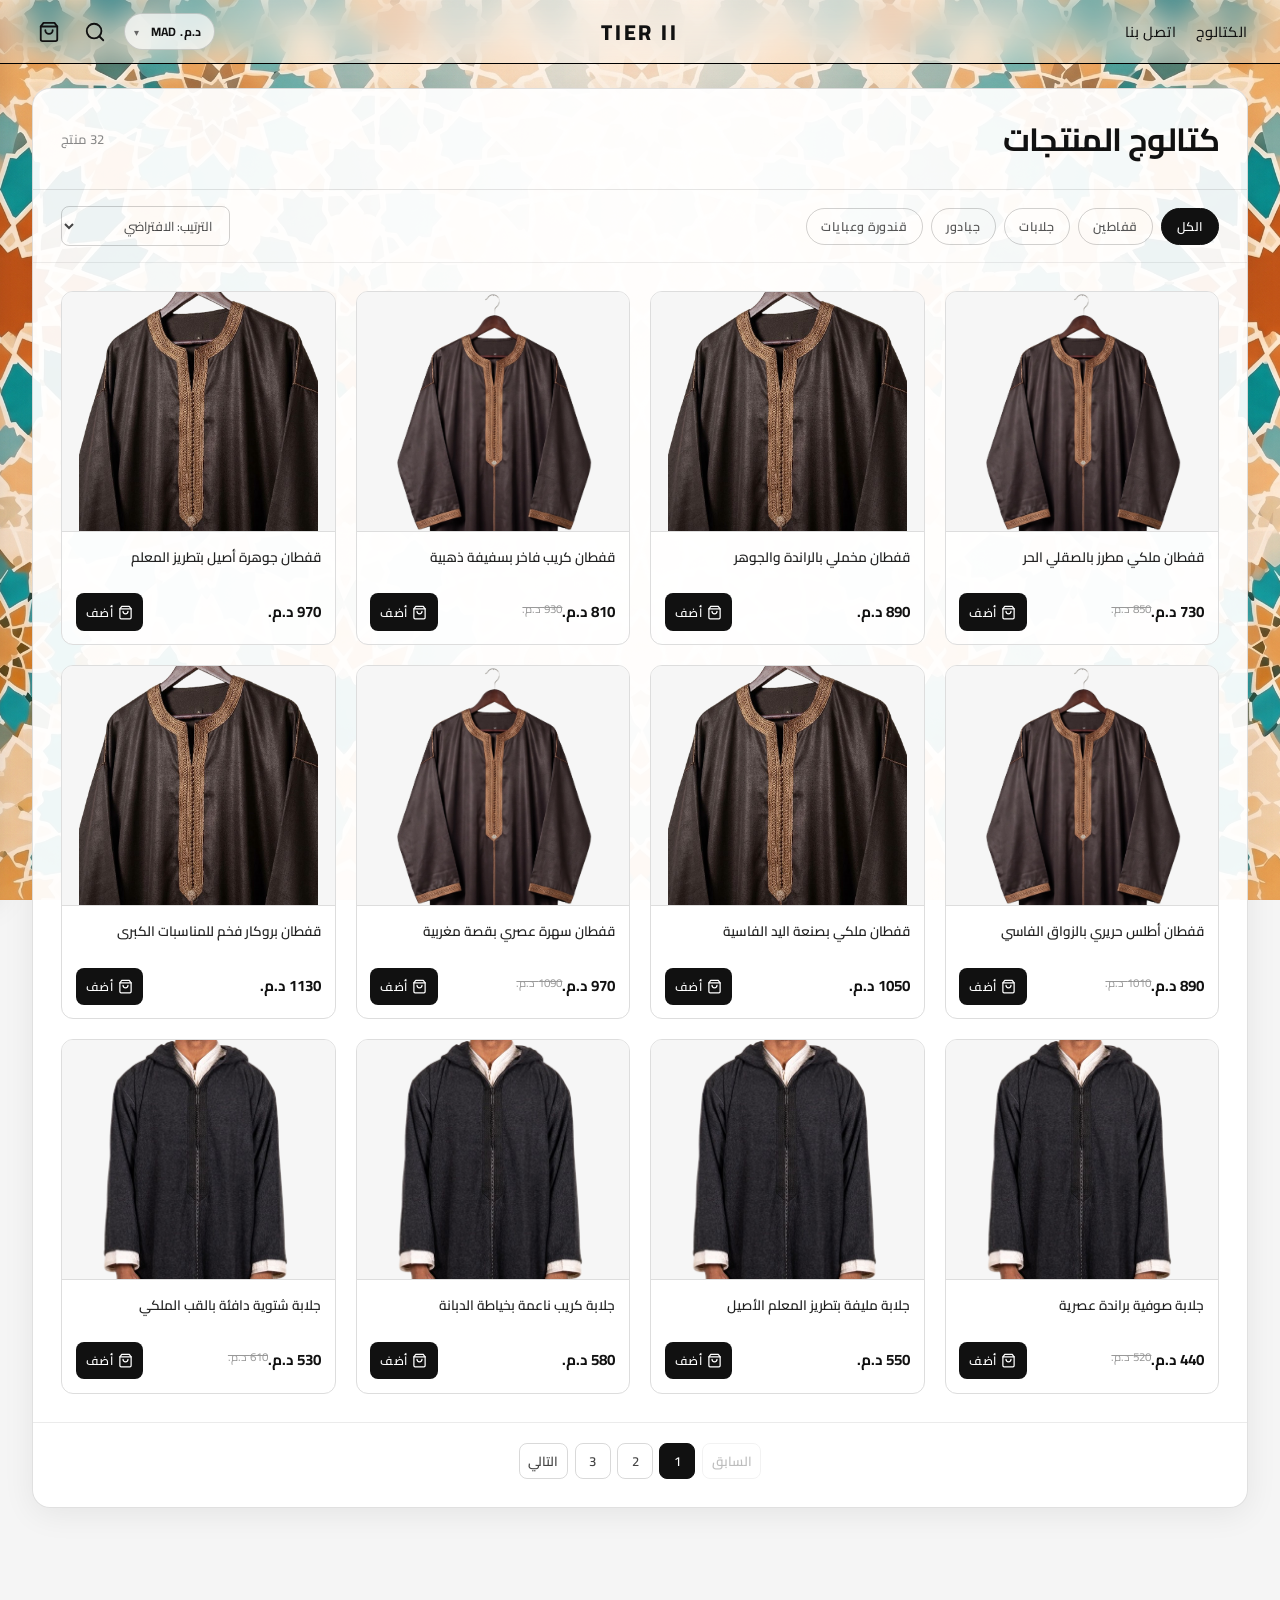
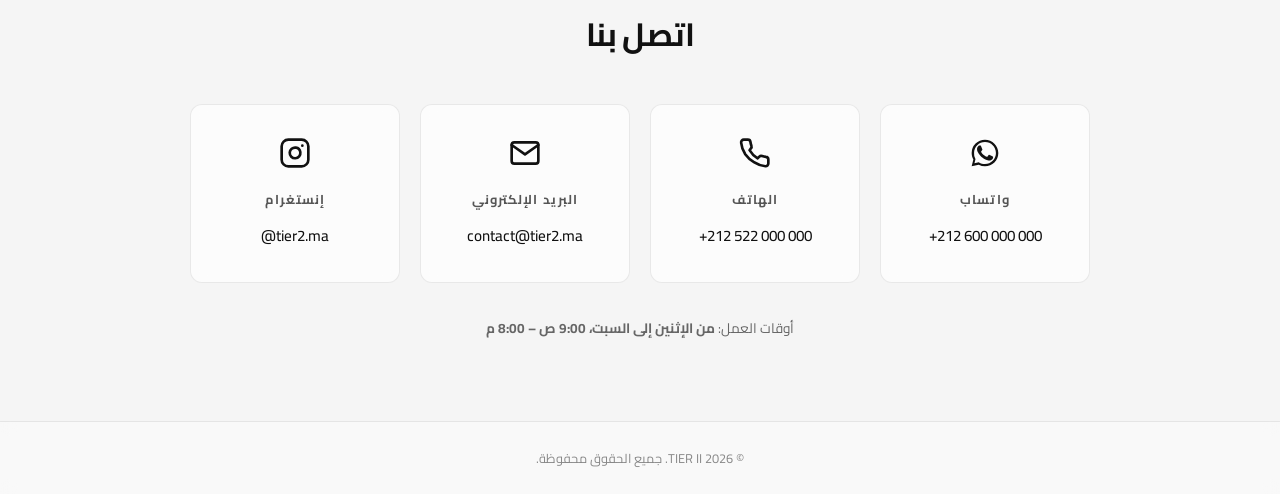
==== commit 47d92d07: "refining" ====
--- a/catalogue.html
+++ b/catalogue.html
@@ -1,9 +1,12 @@
 <!DOCTYPE html>
-<html lang="en">
+<html lang="ar" dir="rtl">
 <head>
   <meta charset="UTF-8" />
   <meta name="viewport" content="width=device-width, initial-scale=1.0" />
-  <title>Catalogue — Tier II</title>
+  <title>الكتالوج — TIER II للأزياء المغربية الراقية</title>
+  <link rel="preconnect" href="https://fonts.googleapis.com">
+  <link rel="preconnect" href="https://fonts.gstatic.com" crossorigin>
+  <link href="https://fonts.googleapis.com/css2?family=Cairo:wght@400;500;600;700;800&family=Tajawal:wght@400;500;700&display=swap" rel="stylesheet">
   <link rel="stylesheet" href="style.css" />
   <link rel="stylesheet" href="catalogue.css" />
 </head>
@@ -12,7 +15,7 @@
   <!-- ═══════════════════════════════ NAVBAR ═══════════════════════════════ -->
   <nav class="navbar" id="navbar">
     <div class="nav-left">
-      <button class="nav-burger-btn" id="nav-burger-btn" aria-label="Toggle navigation menu" aria-expanded="false">
+      <button class="nav-burger-btn" id="nav-burger-btn" aria-label="تبديل القائمة" aria-expanded="false">
         <span class="burger-lines">
           <span class="line"></span>
           <span class="line"></span>
@@ -20,29 +23,41 @@
         </span>
       </button>
       <div class="nav-menu" id="nav-menu">
-        <a href="#contact" class="nav-link">Contact Us</a>
-        <a href="catalogue.html" class="nav-link">Catalogue</a>
+        <a href="catalogue.html" class="nav-link">الكتالوج</a>
+        <a href="#contact" class="nav-link">اتصل بنا</a>
       </div>
     </div>
     <div class="nav-center">
       <a href="index.html" class="nav-logo">TIER II</a>
     </div>
     <div class="nav-right">
-      <button class="nav-icon-btn" id="nav-search-btn" aria-label="Search">
+      <!-- Option Selector next to search -->
+      <div class="nav-select-wrapper">
+        <select class="nav-select" id="currency-select" aria-label="العملة واللغة">
+          <option value="mad" selected>د.م. MAD</option>
+          <option value="usd">$ USD</option>
+          <option value="eur">€ EUR</option>
+        </select>
+      </div>
+
+      <!-- Search -->
+      <button class="nav-icon-btn" id="nav-search-btn" aria-label="البحث">
         <svg xmlns="http://www.w3.org/2000/svg" width="22" height="22" viewBox="0 0 24 24"
              fill="none" stroke="currentColor" stroke-width="2" stroke-linecap="round" stroke-linejoin="round">
           <circle cx="11" cy="11" r="8"/>
           <line x1="21" y1="21" x2="16.65" y2="16.65"/>
         </svg>
       </button>
-      <button class="nav-icon-btn bag-btn" id="bag-btn" aria-label="Shopping Bag">
+
+      <!-- Bag -->
+      <button class="nav-icon-btn bag-btn" id="bag-btn" aria-label="حقيبة التسوق">
         <svg xmlns="http://www.w3.org/2000/svg" width="22" height="22" viewBox="0 0 24 24"
              fill="none" stroke="currentColor" stroke-width="2" stroke-linecap="round" stroke-linejoin="round">
           <path d="M6 2 3 6v14a2 2 0 0 0 2 2h14a2 2 0 0 0 2-2V6l-3-4z"/>
           <line x1="3" y1="6" x2="21" y2="6"/>
           <path d="M16 10a4 4 0 0 1-8 0"/>
         </svg>
-        <span class="bag-count" id="bag-count" aria-label="Items in bag">0</span>
+        <span class="bag-count" id="bag-count" aria-label="عدد المنتجات في الحقيبة">0</span>
       </button>
     </div>
 
@@ -55,9 +70,9 @@
           <line x1="21" y1="21" x2="16.65" y2="16.65"/>
         </svg>
         <input type="text" name="search" id="nav-search-input" class="nav-search-input"
-               placeholder="Search products, collections..." autocomplete="off" />
-        <button type="submit" class="nav-search-submit">Search</button>
-        <button type="button" class="nav-search-close" id="nav-search-close" aria-label="Close search">✕</button>
+               placeholder="ابحث عن قفطان، جلابة، جبادور، قندورة..." autocomplete="off" />
+        <button type="submit" class="nav-search-submit">بحث</button>
+        <button type="button" class="nav-search-close" id="nav-search-close" aria-label="إغلاق البحث">✕</button>
       </form>
     </div>
   </nav>
@@ -67,24 +82,24 @@
 
     <!-- Header bar with title + item count -->
     <div class="section-header-bar">
-      <h2 class="section-title">Catalogue</h2>
+      <h2 class="section-title">كتالوج المنتجات</h2>
       <span class="catalogue-count" id="catalogue-count"></span>
     </div>
 
     <!-- Filter / sort bar -->
     <div class="catalogue-toolbar">
       <div class="catalogue-filters">
-        <button class="filter-btn active" data-filter="all">All</button>
-        <button class="filter-btn" data-filter="tops">Tops</button>
-        <button class="filter-btn" data-filter="bottoms">Bottoms</button>
-        <button class="filter-btn" data-filter="outerwear">Outerwear</button>
-        <button class="filter-btn" data-filter="accessories">Accessories</button>
+        <button class="filter-btn active" data-filter="all">الكل</button>
+        <button class="filter-btn" data-filter="caftans">قفاطين</button>
+        <button class="filter-btn" data-filter="djellabas">جلابات</button>
+        <button class="filter-btn" data-filter="jabadours">جبادور</button>
+        <button class="filter-btn" data-filter="gandouras">قندورة وعبايات</button>
       </div>
       <select class="sort-select" id="sort-select">
-        <option value="default">Sort: Default</option>
-        <option value="price-asc">Price: Low → High</option>
-        <option value="price-desc">Price: High → Low</option>
-        <option value="name-asc">Name: A → Z</option>
+        <option value="default">الترتيب: الافتراضي</option>
+        <option value="price-asc">السعر: من الأقل للأعلى</option>
+        <option value="price-desc">السعر: من الأعلى للأقل</option>
+        <option value="name-asc">الاسم: أ إلى ي</option>
       </select>
     </div>
 
@@ -98,7 +113,7 @@
 
   <!-- ══════════════════════════ CONTACT US ════════════════════════════════ -->
   <section class="contact" id="contact">
-    <h2 class="section-title">Contact Us</h2>
+    <h2 class="section-title">اتصل بنا</h2>
     <div class="contact-grid">
 
       <div class="contact-card">
@@ -120,8 +135,8 @@
                      3.68 8.2 8.2 0 4.518-3.68 8.25-8.2 8.253z"/>
           </svg>
         </div>
-        <h3 class="contact-label">WhatsApp</h3>
-        <a href="https://wa.me/21300000000" class="contact-value">+213 00 000 0000</a>
+        <h3 class="contact-label">واتساب</h3>
+        <a href="https://wa.me/212600000000" class="contact-value" dir="ltr">+212 600 000 000</a>
       </div>
 
       <div class="contact-card">
@@ -135,8 +150,8 @@
                      16.92z"/>
           </svg>
         </div>
-        <h3 class="contact-label">Phone</h3>
-        <a href="tel:+21300000000" class="contact-value">+213 00 000 0000</a>
+        <h3 class="contact-label">الهاتف</h3>
+        <a href="tel:+212522000000" class="contact-value" dir="ltr">+212 522 000 000</a>
       </div>
 
       <div class="contact-card">
@@ -147,8 +162,8 @@
             <polyline points="22,6 12,13 2,6"/>
           </svg>
         </div>
-        <h3 class="contact-label">Email</h3>
-        <a href="mailto:hello@tier2store.com" class="contact-value">hello@tier2store.com</a>
+        <h3 class="contact-label">البريد الإلكتروني</h3>
+        <a href="mailto:contact@tier2.ma" class="contact-value">contact@tier2.ma</a>
       </div>
 
       <div class="contact-card">
@@ -160,38 +175,35 @@
             <line x1="17.5" y1="6.5" x2="17.51" y2="6.5"/>
           </svg>
         </div>
-        <h3 class="contact-label">Instagram</h3>
-        <a href="https://instagram.com/tier2store" class="contact-value">@tier2store</a>
-      </div>
-
-    </div>
-    <p class="contact-hours">Business hours: <strong>Sat – Thu, 9 AM – 7 PM</strong></p>
+        <h3 class="contact-label">إنستغرام</h3>
+        <a href="https://instagram.com/tier2.ma" class="contact-value" dir="ltr">@tier2.ma</a>
+      </div>
+
+    </div>
+    <p class="contact-hours">أوقات العمل: <strong>من الإثنين إلى السبت، 9:00 ص – 8:00 م</strong></p>
   </section>
 
   <footer class="footer">
-    <p>© 2026 Tier II. All rights reserved.</p>
+    <p>© 2026 TIER II. جميع الحقوق محفوظة.</p>
   </footer>
 
-  <!-- ══════════════════════════ BAG PANEL ══════════════════════════════ -->
-  <!-- Overlay (click to close) -->
+  <!-- ══════════════════════════ BAG PANEL ════════════════════════════════ -->
   <div class="bag-overlay" id="bag-overlay"></div>
-
-  <!-- Slide-in panel -->
-  <aside class="bag-panel" id="bag-panel" aria-label="Shopping Bag">
+  <aside class="bag-panel" id="bag-panel" aria-label="حقيبة التسوق">
     <div class="bag-panel-header">
-      <span>Your Bag</span>
-      <button class="bag-close-btn" id="bag-close-btn" aria-label="Close bag">✕</button>
+      <span>حقيبة التسوق</span>
+      <button class="bag-close-btn" id="bag-close-btn" aria-label="إغلاق الحقيبة">✕</button>
     </div>
     <div class="bag-items" id="bag-items">
-      <p class="bag-empty" id="bag-empty">Your bag is empty.</p>
+      <p class="bag-empty" id="bag-empty">حقيبتك فارغة حالياً.</p>
     </div>
     <div class="bag-checkout">
       <a id="bag-checkout-btn" href="#" class="btn-whatsapp" target="_blank" rel="noopener">
-        <svg xmlns="http://www.w3.org/2000/svg" width="18" height="18" viewBox="0 0 24 24" fill="currentColor" style="vertical-align:middle;margin-right:6px;">
+        <svg xmlns="http://www.w3.org/2000/svg" width="18" height="18" viewBox="0 0 24 24" fill="currentColor">
           <path d="M17.472 14.382c-.297-.149-1.758-.867-2.03-.967-.273-.099-.471-.148-.67.15-.197.297-.767.966-.94 1.164-.173.199-.347.223-.644.075-.297-.15-1.255-.463-2.39-1.475-.883-.788-1.48-1.761-1.653-2.059-.173-.297-.018-.458.13-.606.134-.133.298-.347.446-.521.149-.174.198-.298.298-.497.099-.198.05-.371-.025-.52-.075-.149-.669-1.612-.916-2.207-.242-.579-.487-.5-.669-.51a12.8 12.8 0 0 0-.57-.01c-.198 0-.52.074-.792.372-.272.297-1.04 1.016-1.04 2.479 0 1.462 1.065 2.875 1.213 3.074.149.198 2.096 3.2 5.077 4.487.709.306 1.262.489 1.694.625.712.227 1.36.195 1.871.118.571-.085 1.758-.719 2.006-1.413.248-.694.248-1.289.173-1.413-.074-.124-.272-.198-.57-.347z"/>
           <path d="M11.997 2.003A9.994 9.994 0 0 0 2 12c0 1.762.462 3.413 1.268 4.852L2 22l5.293-1.249A9.979 9.979 0 0 0 12 22c5.514 0 10-4.486 10-10S17.514 2.003 11.997 2.003zm.003 18.25c-1.63 0-3.14-.44-4.44-1.2l-.318-.19-3.142.741.77-3.07-.208-.326A8.202 8.202 0 0 1 3.8 12c0-4.52 3.682-8.2 8.2-8.2 4.52 0 8.2 3.68 8.2 8.2 0 4.518-3.68 8.25-8.2 8.253z"/>
         </svg>
-        Checkout via WhatsApp
+        إتمام الطلب عبر واتساب
       </a>
     </div>
   </aside>
@@ -199,4 +211,4 @@
   <script src="script.js"></script>
   <script src="catalogue.js"></script>
 </body>
-</html>
+</html>
--- a/style.css
+++ b/style.css
@@ -24,7 +24,7 @@
 }
 
 body {
-  font-family: 'Helvetica Neue', Helvetica, Arial, sans-serif;
+  font-family: -apple-system, BlinkMacSystemFont, 'Segoe UI', 'Cairo', 'Tajawal', Roboto, 'Helvetica Neue', Arial, sans-serif;
   color: #111;
   background-color: #f5f5f5;
   /* Frozen background image */
@@ -167,6 +167,58 @@
   display: flex;
   align-items: center;
   gap: 0.75rem;
+}
+
+/* ── Option Selector in Navbar (Language / Currency) ── */
+.nav-select-wrapper {
+  position: relative;
+  display: flex;
+  align-items: center;
+}
+
+.nav-select {
+  appearance: none;
+  -webkit-appearance: none;
+  background: rgba(255, 255, 255, 0.7);
+  border: 1px solid rgba(0, 0, 0, 0.16);
+  border-radius: 999px;
+  padding: 0.35rem 1.6rem 0.35rem 0.8rem;
+  font-size: 0.76rem;
+  font-weight: 700;
+  letter-spacing: 0.03em;
+  color: #111;
+  cursor: pointer;
+  outline: none;
+  font-family: inherit;
+  transition: border-color var(--transition), background var(--transition);
+}
+
+[dir="rtl"] .nav-select {
+  padding: 0.35rem 0.8rem 0.35rem 1.6rem;
+}
+
+.nav-select:hover,
+.nav-select:focus {
+  border-color: #111;
+  background: #fff;
+}
+
+.nav-select-wrapper::after {
+  content: '▾';
+  position: absolute;
+  top: 50%;
+  transform: translateY(-50%);
+  font-size: 0.65rem;
+  color: #666;
+  pointer-events: none;
+}
+
+[dir="ltr"] .nav-select-wrapper::after {
+  right: 0.6rem;
+}
+
+[dir="rtl"] .nav-select-wrapper::after {
+  left: 0.6rem;
 }
 .nav-icon-btn {
   display: flex;
@@ -350,11 +402,14 @@
   background: var(--gray-mid);
 }
 
-/* Gray placeholder for image */
+/* Image for collection */
 .collection-img {
   position: absolute;
   inset: 0;
-  background: linear-gradient(135deg, #c8c8c8 0%, #a8a8a8 100%);
+  background-color: #f2f2f2;
+  background-size: cover;
+  background-position: center center;
+  background-repeat: no-repeat;
   transition: transform 0.55s ease;
 }
 
@@ -463,6 +518,7 @@
   background: rgba(255,255,255,0.75);
   scroll-snap-align: start;
   transition: transform 0.3s ease, box-shadow 0.3s ease;
+  cursor: pointer;
 }
 
 .product-card:hover {
@@ -470,12 +526,26 @@
   box-shadow: var(--shadow);
 }
 
-/* Card image placeholder */
+/* Card image */
 .card-img {
   width: 100%;
   height: 220px;
-  background: linear-gradient(135deg, #d4d4d4 0%, #b8b8b8 100%);
+  background-color: #f6f6f6;
+  background-size: contain;
+  background-position: center center;
+  background-repeat: no-repeat;
   border-bottom: 1px solid #ddd;
+}
+
+/* Card media link to product page */
+.card-media-link {
+  display: block;
+  text-decoration: none;
+  color: inherit;
+  cursor: pointer;
+}
+.card-media-link:hover .card-name {
+  color: #555;
 }
 
 /* Card body */
@@ -976,3 +1046,49 @@
 
   .collection-col-split .collection-box { height: 200px; flex: none; }
 }
+
+/* ════════════════════════════════════════════════════
+   RTL SUPPORT (ARABIC)
+   ════════════════════════════════════════════════════ */
+[dir="rtl"] {
+  text-align: right;
+}
+
+[dir="rtl"] .bag-panel {
+  right: auto;
+  left: 0;
+  transform: translateX(-100%);
+}
+
+[dir="rtl"] .bag-panel.open {
+  transform: translateX(0);
+}
+
+[dir="rtl"] .nav-menu {
+  left: auto;
+  right: 0;
+  transform-origin: top right;
+}
+
+[dir="rtl"] .nav-search-input {
+  text-align: right;
+}
+
+[dir="rtl"] .card-prices {
+  flex-direction: row-reverse;
+}
+
+[dir="rtl"] .collection-overlay {
+  align-items: flex-start;
+  text-align: right;
+}
+
+[dir="rtl"] .btn-whatsapp svg {
+  margin-right: 0 !important;
+  margin-left: 6px !important;
+}
+
+[dir="rtl"] .clear-search-link {
+  margin-left: 0;
+  margin-right: 0.35rem;
+}
--- a/catalogue.css
+++ b/catalogue.css
@@ -94,7 +94,7 @@
   font-size: 0.78rem;
   font-weight: 600;
   letter-spacing: 0.04em;
-  text-transform: uppercase;
+  font-family: inherit;
   border: 1px solid rgba(0, 0, 0, 0.18);
   border-radius: 999px;
   background: transparent;
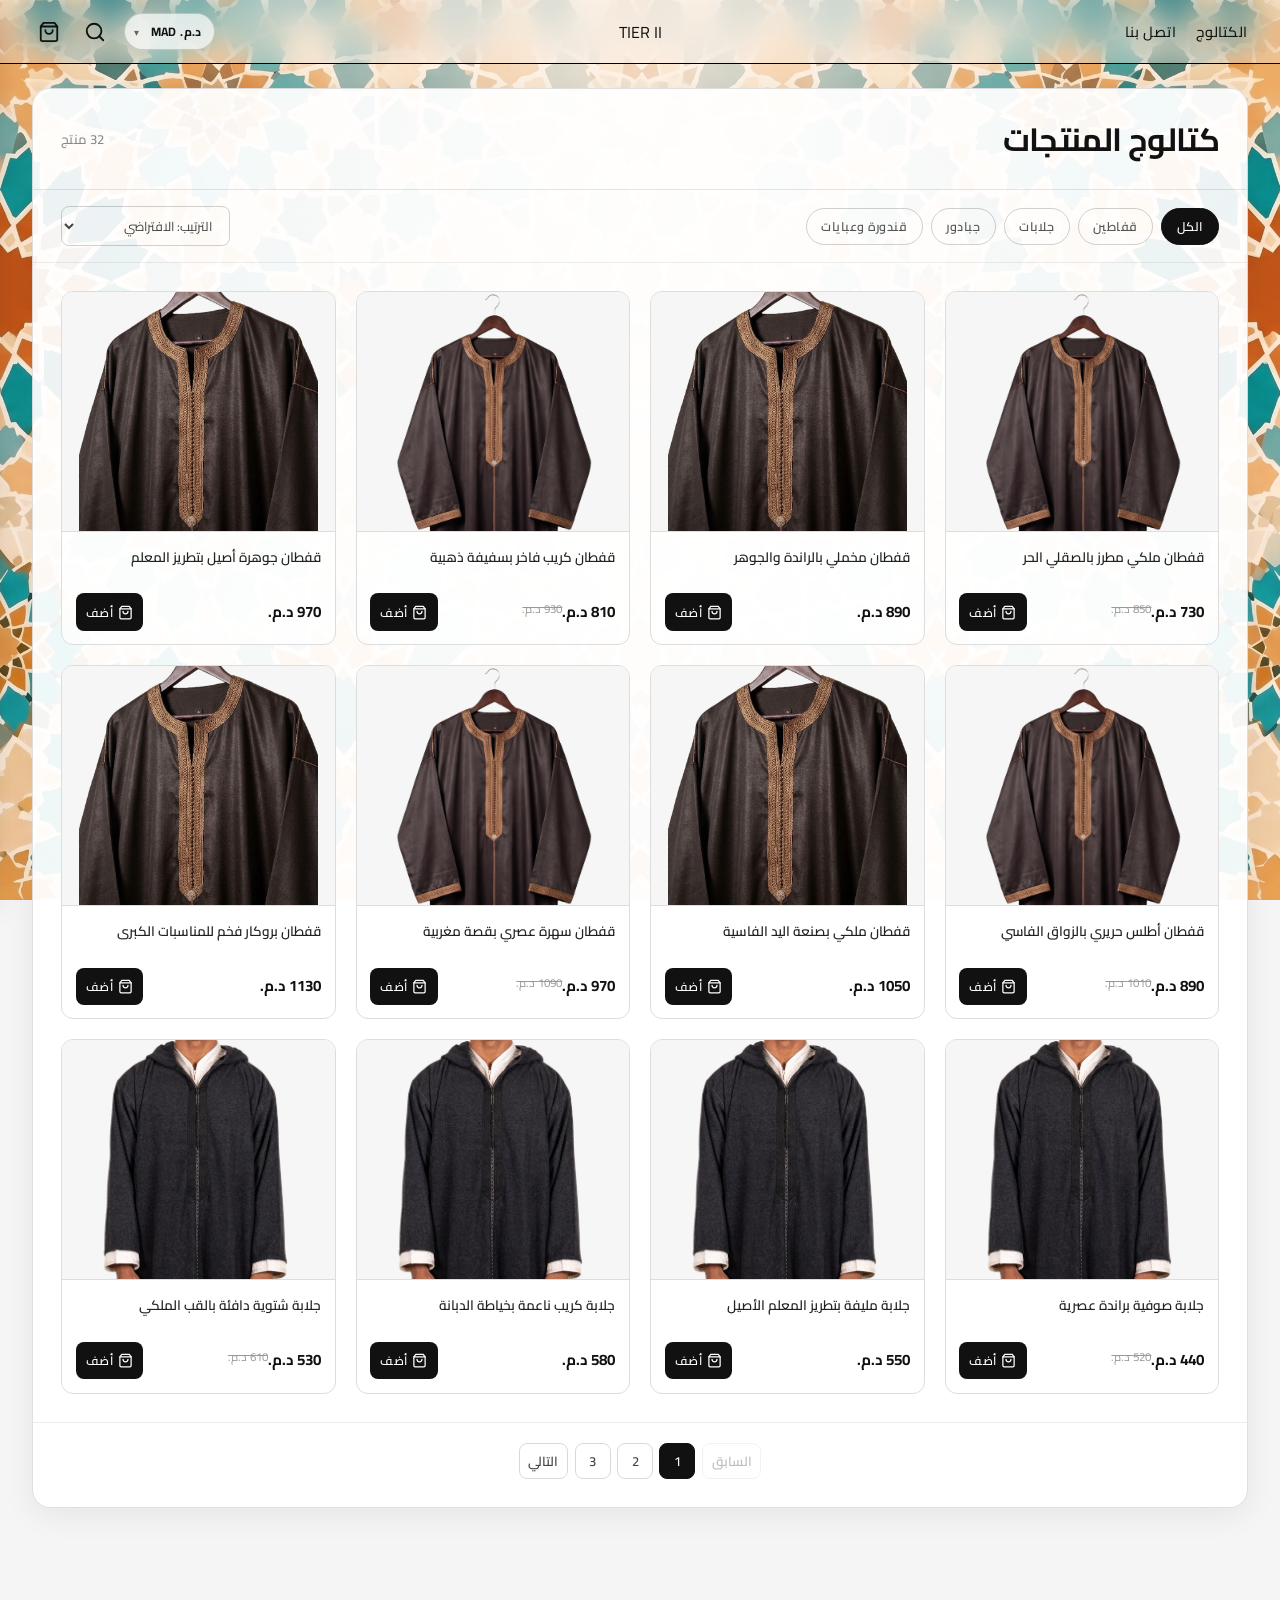
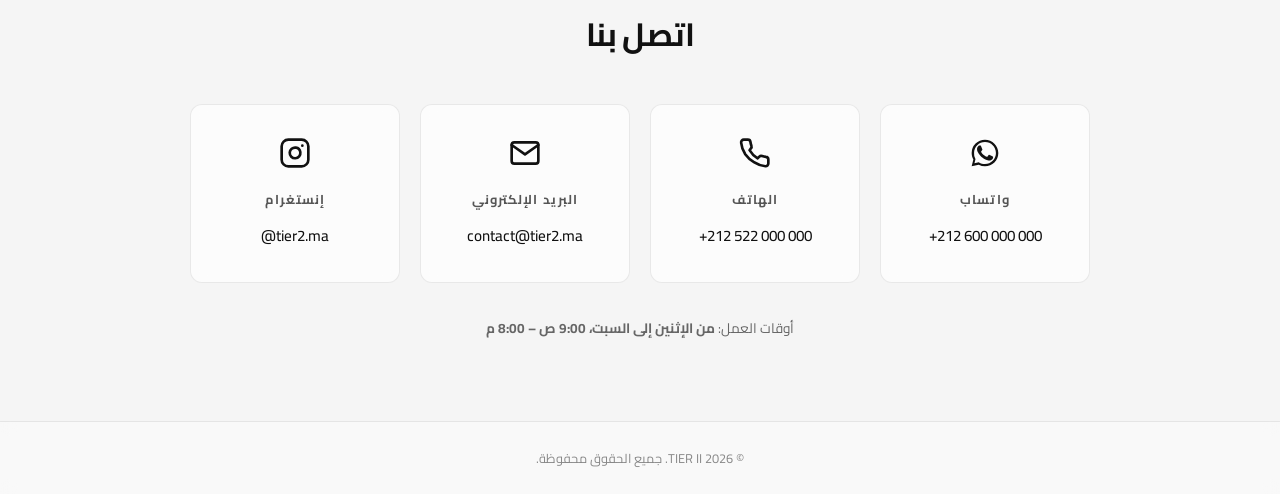
==== commit de4b66f9: "remove comments" ====
--- a/catalogue.html
+++ b/catalogue.html
@@ -12,7 +12,7 @@
 </head>
 <body>
 
-  <!-- ═══════════════════════════════ NAVBAR ═══════════════════════════════ -->
+  
   <nav class="navbar" id="navbar">
     <div class="nav-left">
       <button class="nav-burger-btn" id="nav-burger-btn" aria-label="تبديل القائمة" aria-expanded="false">
@@ -31,7 +31,7 @@
       <a href="index.html" class="nav-logo">TIER II</a>
     </div>
     <div class="nav-right">
-      <!-- Option Selector next to search -->
+      
       <div class="nav-select-wrapper">
         <select class="nav-select" id="currency-select" aria-label="العملة واللغة">
           <option value="mad" selected>د.م. MAD</option>
@@ -40,7 +40,7 @@
         </select>
       </div>
 
-      <!-- Search -->
+      
       <button class="nav-icon-btn" id="nav-search-btn" aria-label="البحث">
         <svg xmlns="http://www.w3.org/2000/svg" width="22" height="22" viewBox="0 0 24 24"
              fill="none" stroke="currentColor" stroke-width="2" stroke-linecap="round" stroke-linejoin="round">
@@ -49,7 +49,7 @@
         </svg>
       </button>
 
-      <!-- Bag -->
+      
       <button class="nav-icon-btn bag-btn" id="bag-btn" aria-label="حقيبة التسوق">
         <svg xmlns="http://www.w3.org/2000/svg" width="22" height="22" viewBox="0 0 24 24"
              fill="none" stroke="currentColor" stroke-width="2" stroke-linecap="round" stroke-linejoin="round">
@@ -61,7 +61,7 @@
       </button>
     </div>
 
-    <!-- Search Overlay -->
+    
     <div class="nav-search-overlay" id="nav-search-overlay">
       <form class="nav-search-form" id="nav-search-form" action="catalogue.html" method="GET">
         <svg class="nav-search-icon" xmlns="http://www.w3.org/2000/svg" width="20" height="20" viewBox="0 0 24 24"
@@ -77,16 +77,16 @@
     </div>
   </nav>
 
-  <!-- ════════════════════════════ CATALOGUE BOX ═══════════════════════════ -->
+  
   <section class="catalogue-section">
 
-    <!-- Header bar with title + item count -->
+    
     <div class="section-header-bar">
       <h2 class="section-title">كتالوج المنتجات</h2>
       <span class="catalogue-count" id="catalogue-count"></span>
     </div>
 
-    <!-- Filter / sort bar -->
+    
     <div class="catalogue-toolbar">
       <div class="catalogue-filters">
         <button class="filter-btn active" data-filter="all">الكل</button>
@@ -103,15 +103,15 @@
       </select>
     </div>
 
-    <!-- Grid — populated by JS -->
+    
     <div class="catalogue-grid" id="catalogue-grid"></div>
 
-    <!-- Pagination -->
+    
     <div class="pagination" id="pagination"></div>
 
   </section>
 
-  <!-- ══════════════════════════ CONTACT US ════════════════════════════════ -->
+  
   <section class="contact" id="contact">
     <h2 class="section-title">اتصل بنا</h2>
     <div class="contact-grid">
@@ -187,7 +187,7 @@
     <p>© 2026 TIER II. جميع الحقوق محفوظة.</p>
   </footer>
 
-  <!-- ══════════════════════════ BAG PANEL ════════════════════════════════ -->
+  
   <div class="bag-overlay" id="bag-overlay"></div>
   <aside class="bag-panel" id="bag-panel" aria-label="حقيبة التسوق">
     <div class="bag-panel-header">
--- a/style.css
+++ b/style.css
@@ -1,8 +1,6 @@
-/* ═══════════════════════════════════════════════════
-   TIER II — WEBSTORE  |  style.css
-   ═══════════════════════════════════════════════════ */
-
-/* ── Reset & Base ─────────────────────────────────── */
+
+
+
 *, *::before, *::after {
   box-sizing: border-box;
   margin: 0;
@@ -27,7 +25,7 @@
   font-family: -apple-system, BlinkMacSystemFont, 'Segoe UI', 'Cairo', 'Tajawal', Roboto, 'Helvetica Neue', Arial, sans-serif;
   color: #111;
   background-color: #f5f5f5;
-  /* Frozen background image */
+  
   background-image: url('./imgs/light-background.png');
   background-attachment: fixed;
   background-size: cover;
@@ -48,7 +46,7 @@
   font-family: inherit;
 }
 
-/* ── Section Titles ───────────────────────────────── */
+
 .section-title {
   font-size: clamp(1.4rem, 3vw, 2rem);
   font-weight: 700;
@@ -56,9 +54,7 @@
   color: #111;
 }
 
-/* ════════════════════════════════════════════════════
-   NAVBAR
-   ════════════════════════════════════════════════════ */
+
 .navbar {
   position: fixed;
   top: 0;
@@ -77,7 +73,7 @@
   -webkit-backdrop-filter: blur(16px);
   border-bottom: 1px solid #000;
 
-  /* Show / hide transitions */
+  
   transform: translateY(0);
   transition: transform 0.35s ease, opacity 0.35s ease;
   opacity: 1;
@@ -88,7 +84,7 @@
   opacity: 0;
 }
 
-/* Left */
+
 .nav-left {
   display: flex;
   align-items: center;
@@ -143,33 +139,37 @@
   transform: translateY(-5.5px) rotate(-45deg);
 }
 
-/* Burger button hidden by default (desktop) */
+
 .nav-burger-btn,
 .nav-icon-btn.nav-burger-btn {
   display: none !important;
 }
 
-/* Center logo */
+
 .nav-center .nav-logo {
-  font-size: 1.35rem;
-  font-weight: 800;
-  letter-spacing: 0.12em;
-  text-transform: uppercase;
-  color: #111;
   position: absolute;
   left: 50%;
-  top:50%;
+  top: 50%;
   transform: translate(-50%, -50%);
-}
-
-/* Right icons */
+  display: flex;
+  align-items: center;
+}
+
+.nav-logo-img {
+  height: 55px;
+  width: auto;
+  display: block;
+  object-fit: contain;
+}
+
+
 .nav-right {
   display: flex;
   align-items: center;
   gap: 0.75rem;
 }
 
-/* ── Option Selector in Navbar (Language / Currency) ── */
+
 .nav-select-wrapper {
   position: relative;
   display: flex;
@@ -233,7 +233,7 @@
   background: rgba(0,0,0,0.06);
 }
 
-/* ── Navbar Search Overlay ────────────────────────── */
+
 .nav-search-overlay {
   position: absolute;
   inset: 0;
@@ -329,9 +329,7 @@
   color: #000;
 }
 
-/* ════════════════════════════════════════════════════
-   SECTION BOXES — each section is its own card
-   ════════════════════════════════════════════════════ */
+
 .collections,
 .trending {
   margin: 2rem 2rem 0;
@@ -342,12 +340,12 @@
   box-shadow: 0 6px 32px rgba(0, 0, 0, 0.07);
 }
 
-/* Last box gets bottom margin too */
+
 .trending {
   margin-bottom: 2rem;
 }
 
-/* Title bar — sits above the border */
+
 .section-header-bar {
   display: flex;
   align-items: center;
@@ -356,14 +354,12 @@
   border-bottom: 1px solid rgba(0, 0, 0, 0.1);
 }
 
-/* Content area below the title border */
+
 .section-body {
   padding: 1.75rem;
 }
 
-/* ════════════════════════════════════════════════════
-   COLLECTIONS — top spacing accounts for fixed navbar
-   ════════════════════════════════════════════════════ */
+
 .collections {
   margin-top: calc(var(--nav-height) + 1.5rem);
 }
@@ -372,7 +368,7 @@
   margin-bottom: 1.5rem;
 }
 
-/* Grid: 3 columns */
+
 .collections-grid {
   display: grid;
   grid-template-columns: 1fr 1fr 1fr;
@@ -380,7 +376,7 @@
   gap: 1rem;
 }
 
-/* Col 3 split */
+
 .collection-col-split {
   display: flex;
   flex-direction: column;
@@ -392,7 +388,7 @@
   flex: 1;
 }
 
-/* Single collection box */
+
 .collection-box {
   position: relative;
   overflow: hidden;
@@ -402,7 +398,7 @@
   background: var(--gray-mid);
 }
 
-/* Image for collection */
+
 .collection-img {
   position: absolute;
   inset: 0;
@@ -417,7 +413,7 @@
   transform: scale(1.04);
 }
 
-/* Gradient overlay + text */
+
 .collection-overlay {
   position: absolute;
   inset: 0;
@@ -438,7 +434,7 @@
   text-transform: uppercase;
 }
 
-/* Arrow */
+
 .collection-arrow {
   display: inline-flex;
   align-items: center;
@@ -457,11 +453,9 @@
   background: rgba(255,255,255,0.35);
 }
 
-/* ════════════════════════════════════════════════════
-   TRENDING ITEMS
-   ════════════════════════════════════════════════════ */
+
 .trending {
-  /* box styles already set above — no extra padding needed here */
+  
 }
 
 .view-all {
@@ -474,7 +468,7 @@
 }
 .view-all:hover { color: #000; }
 
-/* Collection row inside trending */
+
 .trending-row {
   margin-bottom: 2.5rem;
 }
@@ -482,7 +476,7 @@
   margin-bottom: 0;
 }
 
-/* Sub-label for each collection row */
+
 .trending-row-label {
   font-size: 0.82rem;
   font-weight: 700;
@@ -493,7 +487,7 @@
   text-align: center;
 }
 
-/* Trending items grid: 4 items per category, centered, no horizontal scrolling */
+
 .trending-grid,
 .trending-scroll {
   display: grid;
@@ -509,7 +503,7 @@
   width: 100%;
 }
 
-/* Product Card */
+
 .product-card {
   flex: 0 0 220px;
   border: 1px solid #ddd;
@@ -526,7 +520,7 @@
   box-shadow: var(--shadow);
 }
 
-/* Card image */
+
 .card-img {
   width: 100%;
   height: 220px;
@@ -537,7 +531,7 @@
   border-bottom: 1px solid #ddd;
 }
 
-/* Card media link to product page */
+
 .card-media-link {
   display: block;
   text-decoration: none;
@@ -548,7 +542,7 @@
   color: #555;
 }
 
-/* Card body */
+
 .card-body {
   padding: 0.75rem 0.85rem 0.85rem;
 }
@@ -588,7 +582,7 @@
   color: #111;
 }
 
-/* Add to cart button */
+
 .add-to-cart {
   display: flex;
   align-items: center;
@@ -609,9 +603,7 @@
   transform: scale(1.04);
 }
 
-/* ════════════════════════════════════════════════════
-   CONTACT US
-   ════════════════════════════════════════════════════ */
+
 .contact {
   padding: 4rem 2rem 5rem;
 }
@@ -627,6 +619,18 @@
   gap: 1.25rem;
   max-width: 900px;
   margin: 0 auto 2rem;
+}
+
+@media (max-width: 768px) {
+  .contact-grid {
+    grid-template-columns: repeat(2, 1fr);
+  }
+}
+
+@media (max-width: 400px) {
+  .contact-grid {
+    grid-template-columns: 1fr;
+  }
 }
 
 .contact-card {
@@ -677,9 +681,7 @@
   margin-top: 1rem;
 }
 
-/* ════════════════════════════════════════════════════
-   BAG COUNT BADGE
-   ════════════════════════════════════════════════════ */
+
 .bag-btn {
   position: relative;
 }
@@ -701,7 +703,7 @@
   justify-content: center;
   line-height: 1;
   pointer-events: none;
-  /* Hidden when 0 */
+  
   opacity: 0;
   transform: scale(0.6);
   transition: opacity 0.2s ease, transform 0.2s ease;
@@ -712,11 +714,9 @@
   transform: scale(1);
 }
 
-/* ════════════════════════════════════════════════════
-   BAG PANEL
-   ════════════════════════════════════════════════════ */
-
-/* Full-screen semi-transparent overlay */
+
+
+
 .bag-overlay {
   position: fixed;
   inset: 0;
@@ -732,7 +732,7 @@
   pointer-events: all;
 }
 
-/* Slide-in panel from the right */
+
 .bag-panel {
   position: fixed;
   top: 0;
@@ -753,7 +753,7 @@
   transform: translateX(0);
 }
 
-/* Header row */
+
 .bag-panel-header {
   display: flex;
   align-items: center;
@@ -768,7 +768,7 @@
   flex-shrink: 0;
 }
 
-/* Close button */
+
 .bag-close-btn {
   font-size: 1.1rem;
   color: #555;
@@ -781,14 +781,14 @@
   color: #111;
 }
 
-/* Scrollable items list */
+
 .bag-items {
   flex: 1;
   overflow-y: auto;
   padding: 1rem 1.5rem;
 }
 
-/* Empty state */
+
 .bag-empty {
   color: #aaa;
   font-size: 0.9rem;
@@ -796,7 +796,7 @@
   margin-top: 2rem;
 }
 
-/* Individual item row */
+
 .bag-item {
   display: flex;
   align-items: center;
@@ -822,7 +822,7 @@
   margin-top: 2px;
 }
 
-/* Remove button */
+
 .bag-item-remove {
   font-size: 0.8rem;
   color: #aaa;
@@ -836,14 +836,14 @@
   background: rgba(200, 0, 0, 0.06);
 }
 
-/* Fixed bottom checkout area */
+
 .bag-checkout {
   padding: 1.25rem 1.5rem;
   border-top: 1px solid rgba(0, 0, 0, 0.1);
   flex-shrink: 0;
 }
 
-/* WhatsApp green button */
+
 .btn-whatsapp {
   display: flex;
   align-items: center;
@@ -864,9 +864,7 @@
   transform: scale(1.02);
 }
 
-/* ════════════════════════════════════════════════════
-   FOOTER
-   ════════════════════════════════════════════════════ */
+
 .footer {
   text-align: center;
   padding: 1.5rem 2rem;
@@ -878,9 +876,7 @@
   -webkit-backdrop-filter: blur(8px);
 }
 
-/* ════════════════════════════════════════════════════
-   RESPONSIVE
-   ════════════════════════════════════════════════════ */
+
 @media (max-width: 900px) {
   .trending-grid,
   .trending-scroll {
@@ -898,7 +894,7 @@
     padding: 0 1.25rem;
   }
 
-  /* Show burger button on medium & small screens */
+  
   .nav-burger-btn,
   .nav-icon-btn.nav-burger-btn {
     display: flex !important;
@@ -917,7 +913,7 @@
     background: rgba(0, 0, 0, 0.06);
   }
 
-  /* Expandable navigation menu */
+  
   .nav-menu {
     position: absolute;
     top: calc(var(--nav-height) - 6px);
@@ -934,7 +930,7 @@
     align-items: stretch;
     gap: 0;
 
-    /* Hidden by default, smooth expand animation */
+    
     opacity: 0;
     visibility: hidden;
     transform: translateY(-8px) scale(0.96);
@@ -980,7 +976,7 @@
     grid-template-rows: 260px 260px;
   }
 
-  /* Col 3 spans full width below */
+  
   .collection-col-split {
     flex-direction: row;
     grid-column: 1 / -1;
@@ -1031,25 +1027,44 @@
   }
 
   .collections-grid {
-    grid-template-columns: 1fr;
-    grid-template-rows: auto;
+    grid-template-columns: 1fr 1fr;
+    grid-template-rows: 200px 200px;
+    gap: 0.75rem;
     height: auto;
   }
 
-  .collection-box { height: 240px; }
+  .collection-box {
+    height: 100%;
+  }
 
   .collection-col-split {
-    flex-direction: column;
-    height: auto;
-    grid-column: auto;
-  }
-
-  .collection-col-split .collection-box { height: 200px; flex: none; }
-}
-
-/* ════════════════════════════════════════════════════
-   RTL SUPPORT (ARABIC)
-   ════════════════════════════════════════════════════ */
+    flex-direction: row;
+    grid-column: 1 / -1;
+    height: 100%;
+    gap: 0.75rem;
+  }
+
+  .collection-col-split .collection-box {
+    height: 100%;
+    flex: 1;
+  }
+
+  .collection-overlay {
+    padding: 0.85rem 0.75rem 0.75rem;
+  }
+
+  .collection-title {
+    font-size: 0.88rem;
+  }
+
+  .collection-arrow {
+    width: 24px;
+    height: 24px;
+    font-size: 0.75rem;
+  }
+}
+
+
 [dir="rtl"] {
   text-align: right;
 }
--- a/catalogue.css
+++ b/catalogue.css
@@ -1,8 +1,6 @@
-/* ═══════════════════════════════════════════════════
-   CATALOGUE PAGE  —  appended to style.css
-   ═══════════════════════════════════════════════════ */
-
-/* ── Catalogue Section Box ────────────────────────── */
+
+
+
 .catalogue-section {
   margin: calc(var(--nav-height) + 1.5rem) 2rem 2rem;
   background: rgba(255, 255, 255, 0.93);
@@ -28,7 +26,7 @@
   gap: 0.35rem;
 }
 
-/* Search results highlight & clear button */
+
 .search-term {
   font-weight: 700;
   color: #111;
@@ -72,7 +70,7 @@
   background: #333;
 }
 
-/* ── Filter / Sort Toolbar ────────────────────────── */
+
 .catalogue-toolbar {
   display: flex;
   align-items: center;
@@ -125,7 +123,7 @@
 
 .sort-select:focus { border-color: #111; }
 
-/* ── Catalogue Grid ───────────────────────────────── */
+
 .catalogue-grid {
   display: grid;
   grid-template-columns: repeat(4, 1fr);
@@ -133,7 +131,7 @@
   padding: 1.75rem;
 }
 
-/* Reuse .product-card but override flex sizing */
+
 .catalogue-grid .product-card {
   flex: none;
   width: 100%;
@@ -143,7 +141,7 @@
   height: 240px;
 }
 
-/* Empty-state message */
+
 .catalogue-empty {
   grid-column: 1 / -1;
   text-align: center;
@@ -152,7 +150,7 @@
   font-size: 0.95rem;
 }
 
-/* ── Pagination ───────────────────────────────────── */
+
 .pagination {
   display: flex;
   align-items: center;
@@ -203,7 +201,7 @@
   user-select: none;
 }
 
-/* ── Responsive ───────────────────────────────────── */
+
 @media (max-width: 1024px) {
   .catalogue-grid {
     grid-template-columns: repeat(3, 1fr);
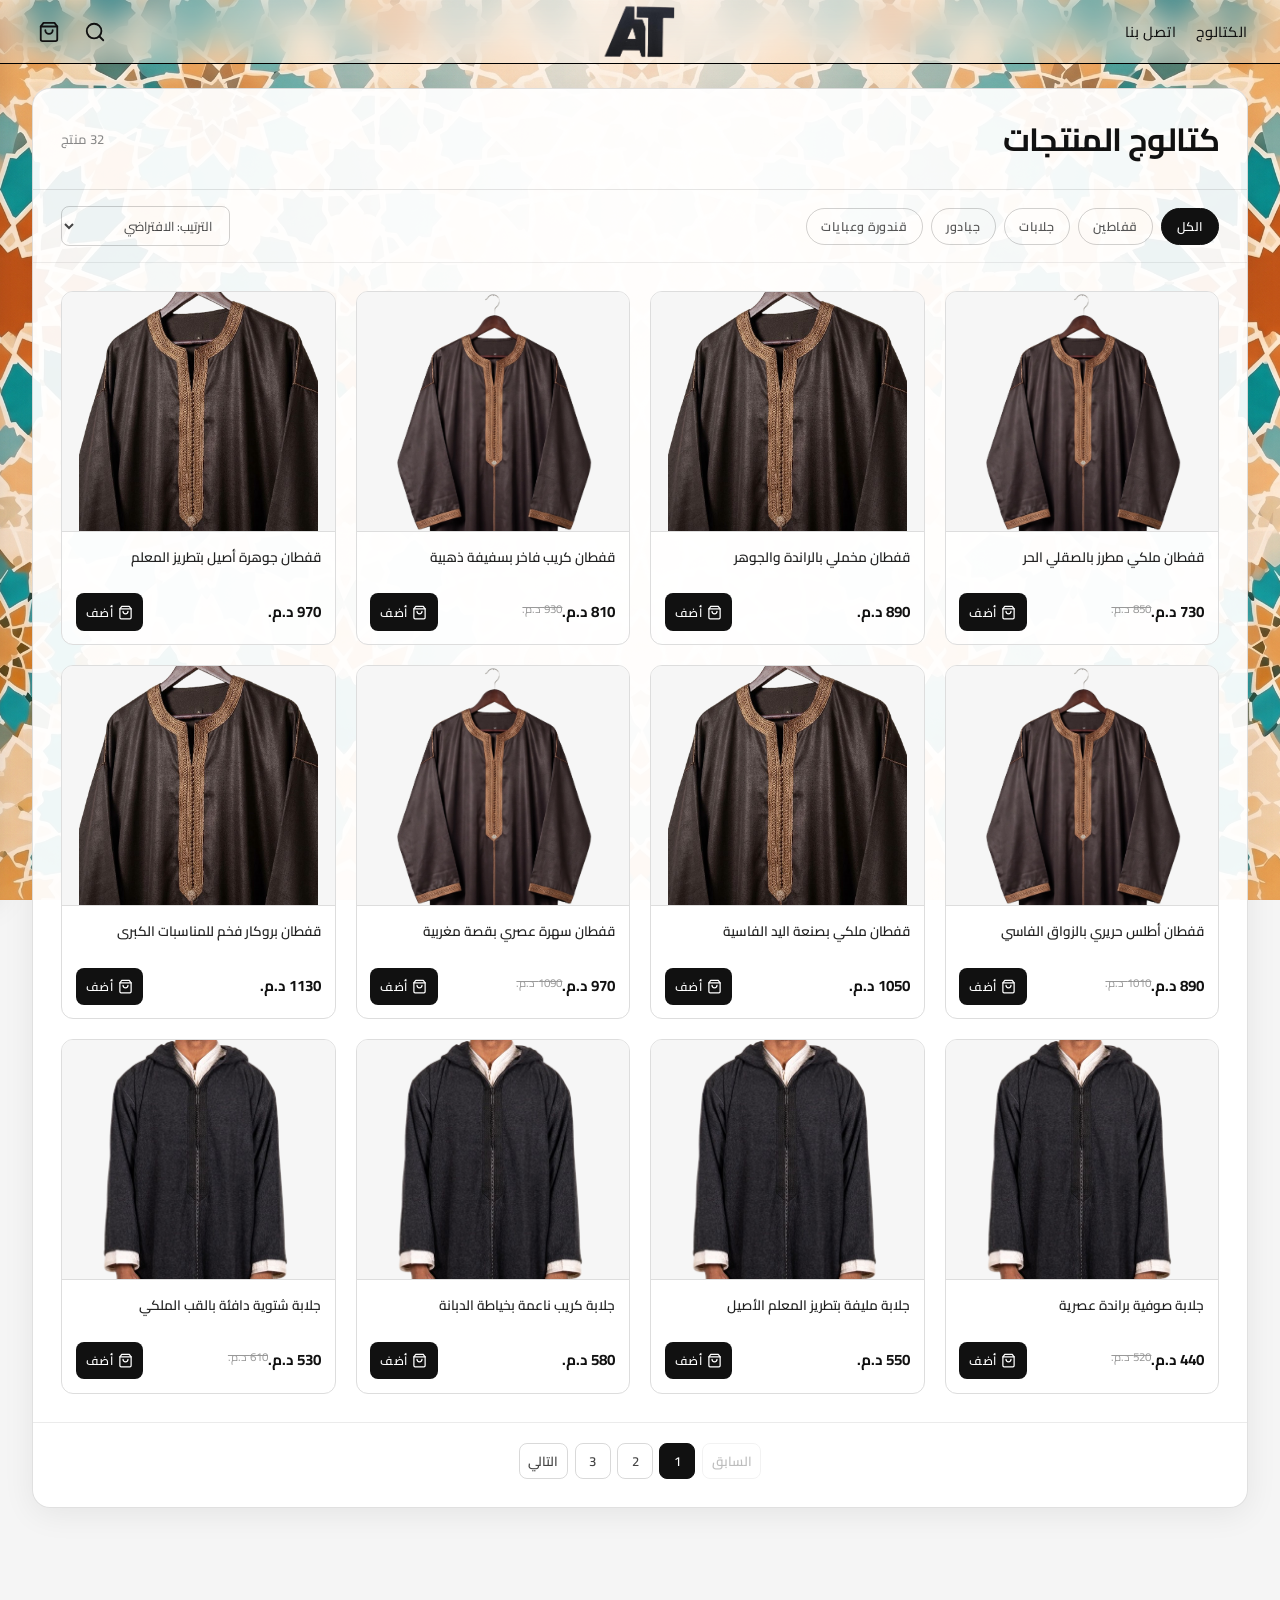
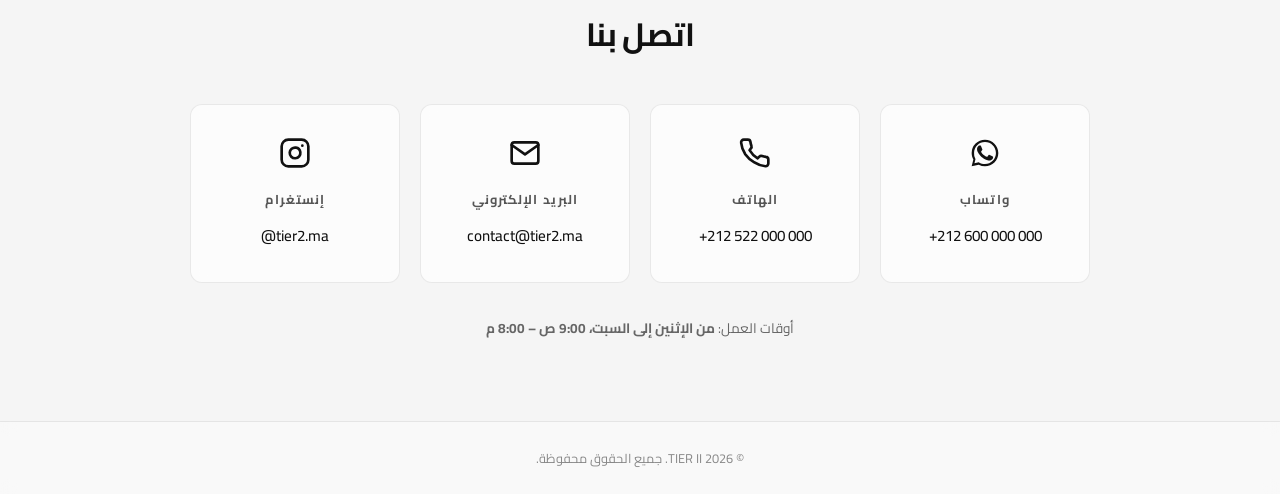
==== commit 9773ec4f: "unite the navigation bar between pages" ====
--- a/catalogue.html
+++ b/catalogue.html
@@ -28,19 +28,13 @@
       </div>
     </div>
     <div class="nav-center">
-      <a href="index.html" class="nav-logo">TIER II</a>
+      <a href="index.html" class="nav-logo">
+        <img src="imgs/logo.png" alt="TIER II" class="nav-logo-img" />
+      </a>
     </div>
     <div class="nav-right">
       
-      <div class="nav-select-wrapper">
-        <select class="nav-select" id="currency-select" aria-label="العملة واللغة">
-          <option value="mad" selected>د.م. MAD</option>
-          <option value="usd">$ USD</option>
-          <option value="eur">€ EUR</option>
-        </select>
-      </div>
-
-      
+
       <button class="nav-icon-btn" id="nav-search-btn" aria-label="البحث">
         <svg xmlns="http://www.w3.org/2000/svg" width="22" height="22" viewBox="0 0 24 24"
              fill="none" stroke="currentColor" stroke-width="2" stroke-linecap="round" stroke-linejoin="round">
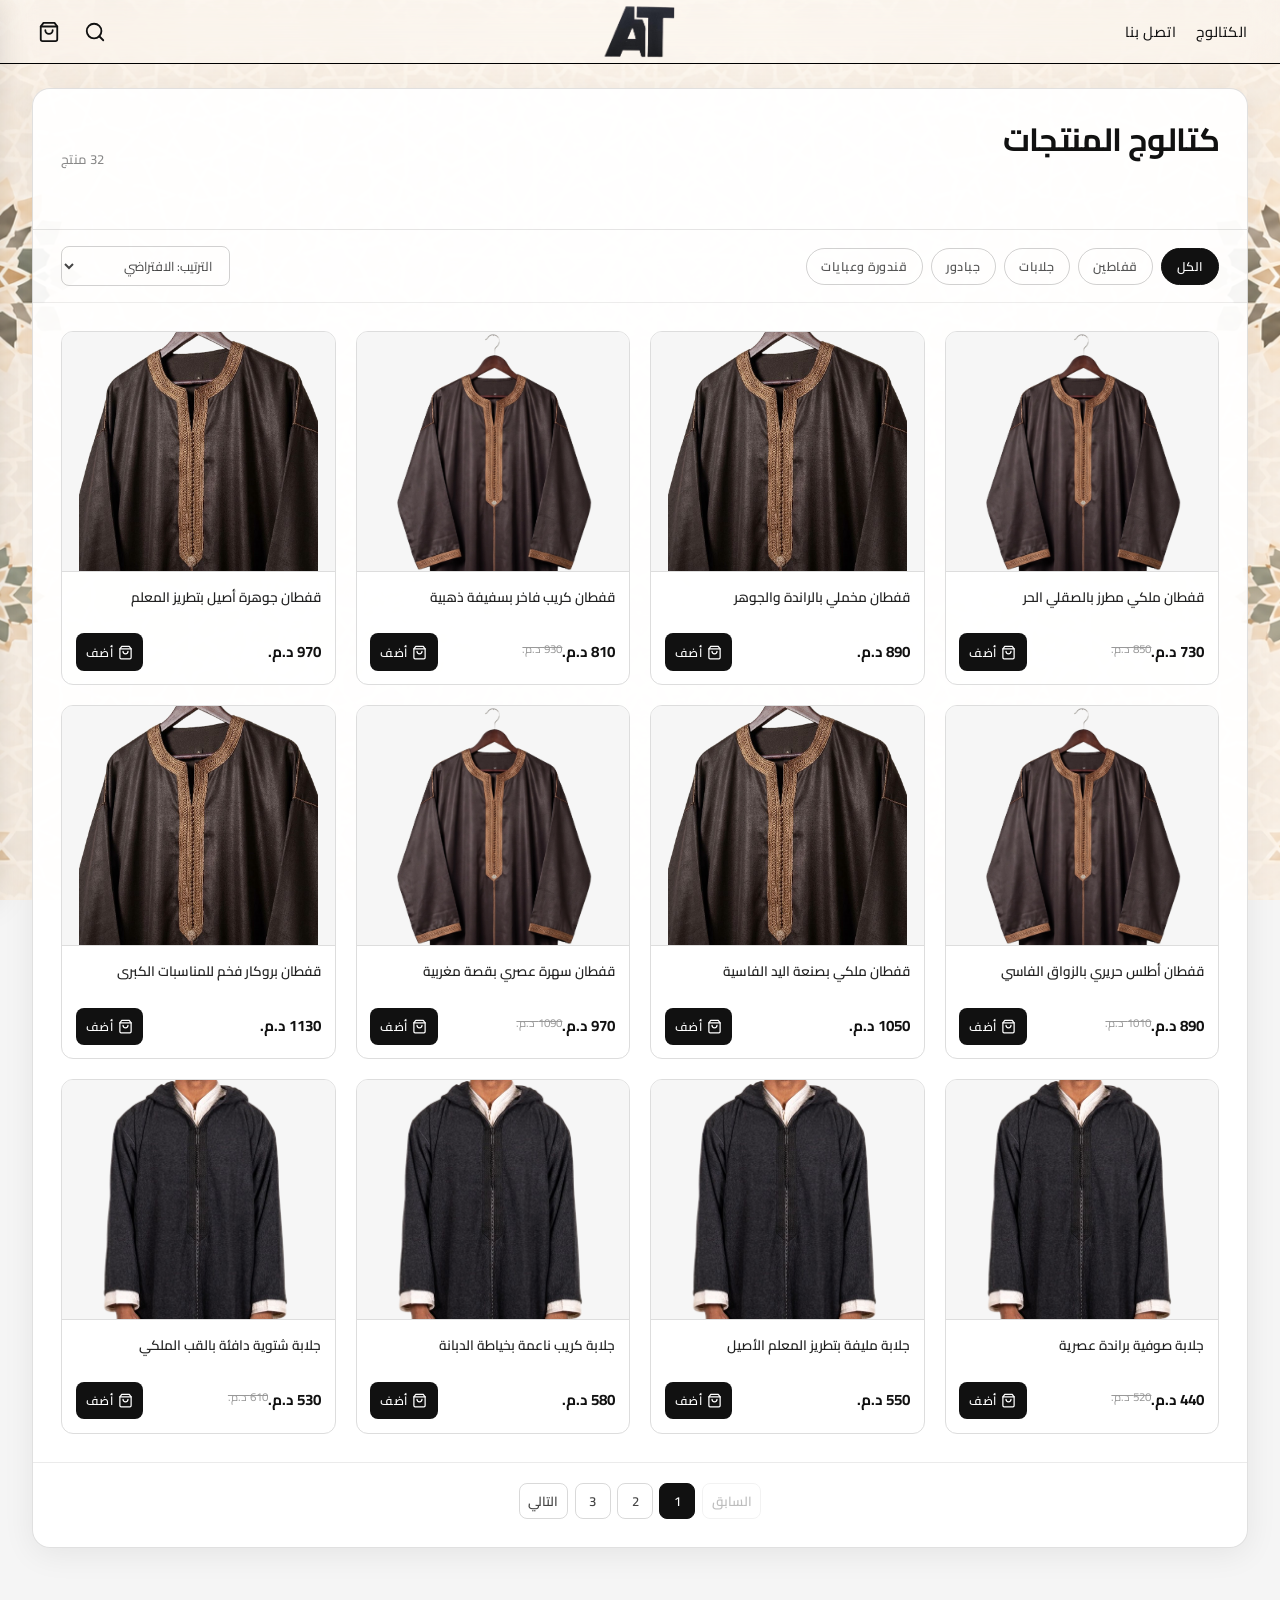
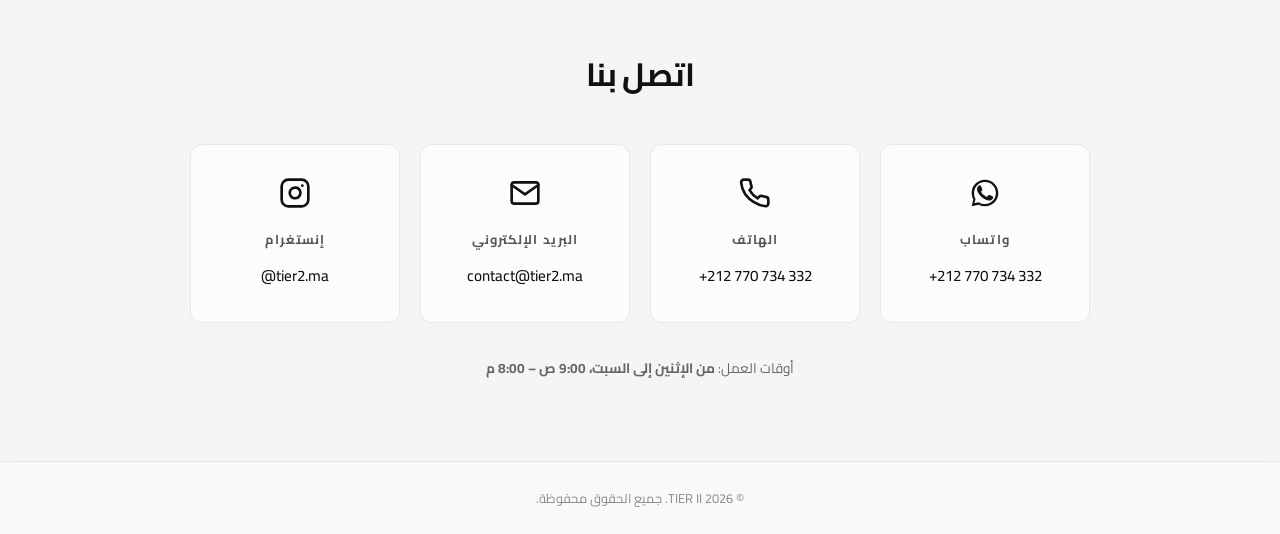
==== commit a420b664: "improvments" ====
--- a/catalogue.html
+++ b/catalogue.html
@@ -130,7 +130,7 @@
           </svg>
         </div>
         <h3 class="contact-label">واتساب</h3>
-        <a href="https://wa.me/212600000000" class="contact-value" dir="ltr">+212 600 000 000</a>
+        <a href="https://wa.me/212770734332" class="contact-value" dir="ltr">+212 770 734 332</a>
       </div>
 
       <div class="contact-card">
@@ -145,7 +145,7 @@
           </svg>
         </div>
         <h3 class="contact-label">الهاتف</h3>
-        <a href="tel:+212522000000" class="contact-value" dir="ltr">+212 522 000 000</a>
+        <a href="tel:+212770734332" class="contact-value" dir="ltr">+212 770 734 332</a>
       </div>
 
       <div class="contact-card">
--- a/style.css
+++ b/style.css
@@ -34,6 +34,12 @@
   min-height: 100vh;
 }
 
+@media (max-width: 600px) {
+  body {
+    background-image: url('./imgs/light-background-narrow.jpg');
+  }
+}
+
 a {
   text-decoration: none;
   color: inherit;
@@ -46,6 +52,136 @@
   font-family: inherit;
 }
 
+
+/* ─── Landing Hero ─────────────────────────────────────────────────────────── */
+
+/*
+ * Full-bleed landing that fills the viewport. Scrolls away normally —
+ * as the user scrolls down the sections (with their white cards + body
+ * background) slide up and cover it.
+ */
+.landing-hero {
+  position: relative;
+  height: 100svh;
+
+  /* Wide-screen image */
+  background-image: url('./imgs/landing-wide.png');
+  background-size: cover;
+  background-position: center center;
+  background-repeat: no-repeat;
+
+  display: flex;
+  align-items: flex-end;
+  justify-content: flex-start;
+}
+
+/* Landing hero doesn't have its own image wrapper anymore */
+.landing-hero-image {
+  display: contents; /* transparent pass-through — children render directly */
+}
+
+/* Gradient overlay — heavier at the bottom where text lives */
+.landing-hero-overlay {
+  position: absolute;
+  inset: 0;
+  background: linear-gradient(
+    to top,
+    rgba(0, 0, 0, 0.75) 0%,
+    rgba(0, 0, 0, 0.3) 45%,
+    transparent 72%
+  );
+  pointer-events: none;
+}
+
+/* Text content — sits above the overlay, padded away from edges */
+.landing-hero-inner {
+  position: relative;
+  z-index: 1;
+  padding: 3.5rem 3rem;
+  color: #fff;
+  max-width: 640px;
+}
+
+.landing-hero-sub {
+  display: inline-block;
+  font-size: 0.72rem;
+  font-weight: 700;
+  letter-spacing: 0.22em;
+  text-transform: uppercase;
+  color: rgba(255, 255, 255, 0.7);
+  border: 1px solid rgba(255, 255, 255, 0.35);
+  border-radius: 100px;
+  padding: 0.3rem 0.9rem;
+  margin-bottom: 1.1rem;
+}
+
+.landing-hero-title {
+  font-size: clamp(2.2rem, 5vw, 4rem);
+  font-weight: 800;
+  line-height: 1.15;
+  letter-spacing: -0.03em;
+  margin-bottom: 1rem;
+}
+
+.landing-hero-desc {
+  font-size: clamp(0.88rem, 1.5vw, 1rem);
+  font-weight: 400;
+  line-height: 1.75;
+  color: rgba(255, 255, 255, 0.72);
+  max-width: 460px;
+  margin-bottom: 2.25rem;
+}
+
+.landing-hero-cta {
+  display: inline-block;
+  padding: 0.85rem 2.1rem;
+  background: #fff;
+  color: #111;
+  font-size: 0.9rem;
+  font-weight: 700;
+  letter-spacing: 0.03em;
+  border-radius: 100px;
+  text-decoration: none;
+  transition: background var(--transition), color var(--transition),
+              transform var(--transition), box-shadow var(--transition);
+}
+
+.landing-hero-cta:hover {
+  background: #111;
+  color: #fff;
+  transform: translateY(-2px);
+  box-shadow: 0 8px 24px rgba(0, 0, 0, 0.3);
+}
+
+/* Phone */
+@media (max-width: 600px) {
+  .landing-hero {
+    background-image: url('./imgs/landing-narrow.png');
+    justify-content: center;
+    align-items: center;
+  }
+
+  .landing-hero-overlay {
+    background: linear-gradient(
+      to bottom,
+      rgba(0, 0, 0, 0.45) 0%,
+      rgba(0, 0, 0, 0.55) 50%,
+      rgba(0, 0, 0, 0.45) 100%
+    );
+  }
+
+  .landing-hero-inner {
+    padding: 2rem 1.5rem;
+    max-width: 100%;
+    text-align: center;
+  }
+
+  .landing-hero-desc {
+    max-width: 100%;
+  }
+}
+
+/* ─── Section title ─────────────────────────────────────────────────────────── */
 
 .section-title {
   font-size: clamp(1.4rem, 3vw, 2rem);
@@ -360,11 +496,7 @@
 }
 
 
-.collections {
-  margin-top: calc(var(--nav-height) + 1.5rem);
-}
-
-.collections > .section-title {
+.section-title {
   margin-bottom: 1.5rem;
 }
 
@@ -608,7 +740,7 @@
   padding: 4rem 2rem 5rem;
 }
 
-.contact > .section-title {
+.section-title {
   margin-bottom: 2.5rem;
   text-align: center;
 }
@@ -738,15 +870,15 @@
   top: 0;
   right: 0;
   bottom: 0;
-  width: 380px;
-  max-width: 100vw;
+  width: 400px;
+  max-width: 94vw;
   background: #fff;
   z-index: 1200;
   display: flex;
   flex-direction: column;
   box-shadow: -4px 0 32px rgba(0, 0, 0, 0.15);
   transform: translateX(100%);
-  transition: transform 0.35s ease;
+  transition: transform 0.35s cubic-bezier(0.16, 1, 0.3, 1);
 }
 
 .bag-panel.open {
@@ -759,21 +891,38 @@
   align-items: center;
   justify-content: space-between;
   padding: 1.25rem 1.5rem;
-  border-bottom: 1px solid rgba(0, 0, 0, 0.1);
-  font-size: 1rem;
+  border-bottom: 1px solid rgba(0, 0, 0, 0.08);
+  font-size: 1.05rem;
+  font-weight: 800;
+  color: #111;
+  flex-shrink: 0;
+}
+
+.bag-panel-title-wrap {
+  display: flex;
+  align-items: center;
+  gap: 0.6rem;
+}
+
+.bag-panel-badge {
+  font-size: 0.72rem;
+  background: #111;
+  color: #fff;
+  padding: 0.15rem 0.55rem;
+  border-radius: 999px;
   font-weight: 700;
-  letter-spacing: 0.04em;
-  text-transform: uppercase;
-  color: #111;
-  flex-shrink: 0;
 }
 
 
 .bag-close-btn {
   font-size: 1.1rem;
   color: #555;
-  padding: 4px 8px;
-  border-radius: 6px;
+  width: 32px;
+  height: 32px;
+  display: flex;
+  align-items: center;
+  justify-content: center;
+  border-radius: 50%;
   transition: background var(--transition), color var(--transition);
 }
 .bag-close-btn:hover {
@@ -785,62 +934,208 @@
 .bag-items {
   flex: 1;
   overflow-y: auto;
-  padding: 1rem 1.5rem;
+  padding: 1rem 1.25rem;
+  display: flex;
+  flex-direction: column;
+  gap: 0.85rem;
 }
 
 
 .bag-empty {
-  color: #aaa;
-  font-size: 0.9rem;
+  color: #888;
+  font-size: 0.95rem;
   text-align: center;
-  margin-top: 2rem;
+  margin: 3.5rem auto;
+  display: flex;
+  flex-direction: column;
+  align-items: center;
+  gap: 0.85rem;
+  line-height: 1.6;
+}
+
+.bag-empty svg {
+  color: #bbb;
 }
 
 
 .bag-item {
   display: flex;
   align-items: center;
-  justify-content: space-between;
-  gap: 0.75rem;
-  padding: 0.75rem 0;
-  border-bottom: 1px solid rgba(0, 0, 0, 0.07);
+  gap: 0.85rem;
+  padding: 0.85rem;
+  background: #fbfbfb;
+  border: 1px solid rgba(0, 0, 0, 0.06);
+  border-radius: 12px;
+  transition: background var(--transition), transform var(--transition);
+}
+
+.bag-item:hover {
+  background: #f5f5f5;
+}
+
+.bag-item-img {
+  width: 58px;
+  height: 58px;
+  border-radius: 8px;
+  background-color: #eee;
+  background-size: cover;
+  background-position: center;
+  background-repeat: no-repeat;
+  flex-shrink: 0;
+  border: 1px solid rgba(0, 0, 0, 0.05);
 }
 
 .bag-item-info {
   flex: 1;
+  min-width: 0;
 }
 
 .bag-item-name {
-  font-size: 0.9rem;
+  font-size: 0.88rem;
+  font-weight: 700;
+  color: #111;
+  line-height: 1.3;
+  margin-bottom: 0.25rem;
+  white-space: nowrap;
+  overflow: hidden;
+  text-overflow: ellipsis;
+}
+
+.bag-item-meta {
+  display: flex;
+  gap: 0.4rem;
+  flex-wrap: wrap;
+  margin-bottom: 0.4rem;
+}
+
+.bag-item-tag {
+  font-size: 0.72rem;
   font-weight: 600;
-  color: #111;
+  background: rgba(0, 0, 0, 0.06);
+  color: #555;
+  padding: 0.1rem 0.45rem;
+  border-radius: 4px;
+}
+
+.bag-item-price-row {
+  display: flex;
+  align-items: center;
+  justify-content: space-between;
+  gap: 0.5rem;
 }
 
 .bag-item-price {
-  font-size: 0.8rem;
-  color: #666;
-  margin-top: 2px;
+  font-size: 0.88rem;
+  font-weight: 800;
+  color: #111;
+}
+
+.bag-item-qty {
+  display: inline-flex;
+  align-items: center;
+  gap: 0.35rem;
+  background: #fff;
+  border: 1px solid #ddd;
+  border-radius: 8px;
+  padding: 2px 4px;
+}
+
+.bag-qty-btn {
+  width: 24px;
+  height: 24px;
+  border-radius: 6px;
+  background: transparent;
+  color: #111;
+  font-size: 0.95rem;
+  font-weight: 700;
+  cursor: pointer;
+  display: flex;
+  align-items: center;
+  justify-content: center;
+  transition: background 0.15s, color 0.15s;
+  padding: 0;
+}
+
+.bag-qty-btn:hover {
+  background: #111;
+  color: #fff;
+}
+
+.bag-qty-num {
+  font-size: 0.82rem;
+  font-weight: 800;
+  min-width: 20px;
+  text-align: center;
+  color: #111;
 }
 
 
 .bag-item-remove {
-  font-size: 0.8rem;
+  font-size: 0.85rem;
   color: #aaa;
-  padding: 4px 6px;
+  width: 28px;
+  height: 28px;
   border-radius: 6px;
+  display: flex;
+  align-items: center;
+  justify-content: center;
   flex-shrink: 0;
+  cursor: pointer;
   transition: color var(--transition), background var(--transition);
 }
 .bag-item-remove:hover {
   color: #c00;
-  background: rgba(200, 0, 0, 0.06);
+  background: rgba(200, 0, 0, 0.08);
 }
 
 
 .bag-checkout {
-  padding: 1.25rem 1.5rem;
-  border-top: 1px solid rgba(0, 0, 0, 0.1);
+  padding: 1.1rem 1.5rem 1.35rem;
+  border-top: 1px solid rgba(0, 0, 0, 0.08);
+  background: #fff;
   flex-shrink: 0;
+  display: flex;
+  flex-direction: column;
+  gap: 0.85rem;
+}
+
+.bag-summary {
+  display: flex;
+  flex-direction: column;
+  gap: 0.45rem;
+}
+
+.bag-summary-row {
+  display: flex;
+  justify-content: space-between;
+  align-items: center;
+  font-size: 0.85rem;
+  color: #666;
+}
+
+.bag-summary-row.total {
+  font-size: 1.05rem;
+  font-weight: 800;
+  color: #111;
+  border-top: 1px dashed rgba(0, 0, 0, 0.15);
+  padding-top: 0.5rem;
+  margin-top: 0.2rem;
+}
+
+.bag-clear-btn {
+  background: none;
+  border: none;
+  color: #888;
+  font-size: 0.78rem;
+  text-decoration: underline;
+  cursor: pointer;
+  align-self: center;
+  margin-top: 0.2rem;
+  transition: color 0.2s;
+}
+
+.bag-clear-btn:hover {
+  color: #c00;
 }
 
 
